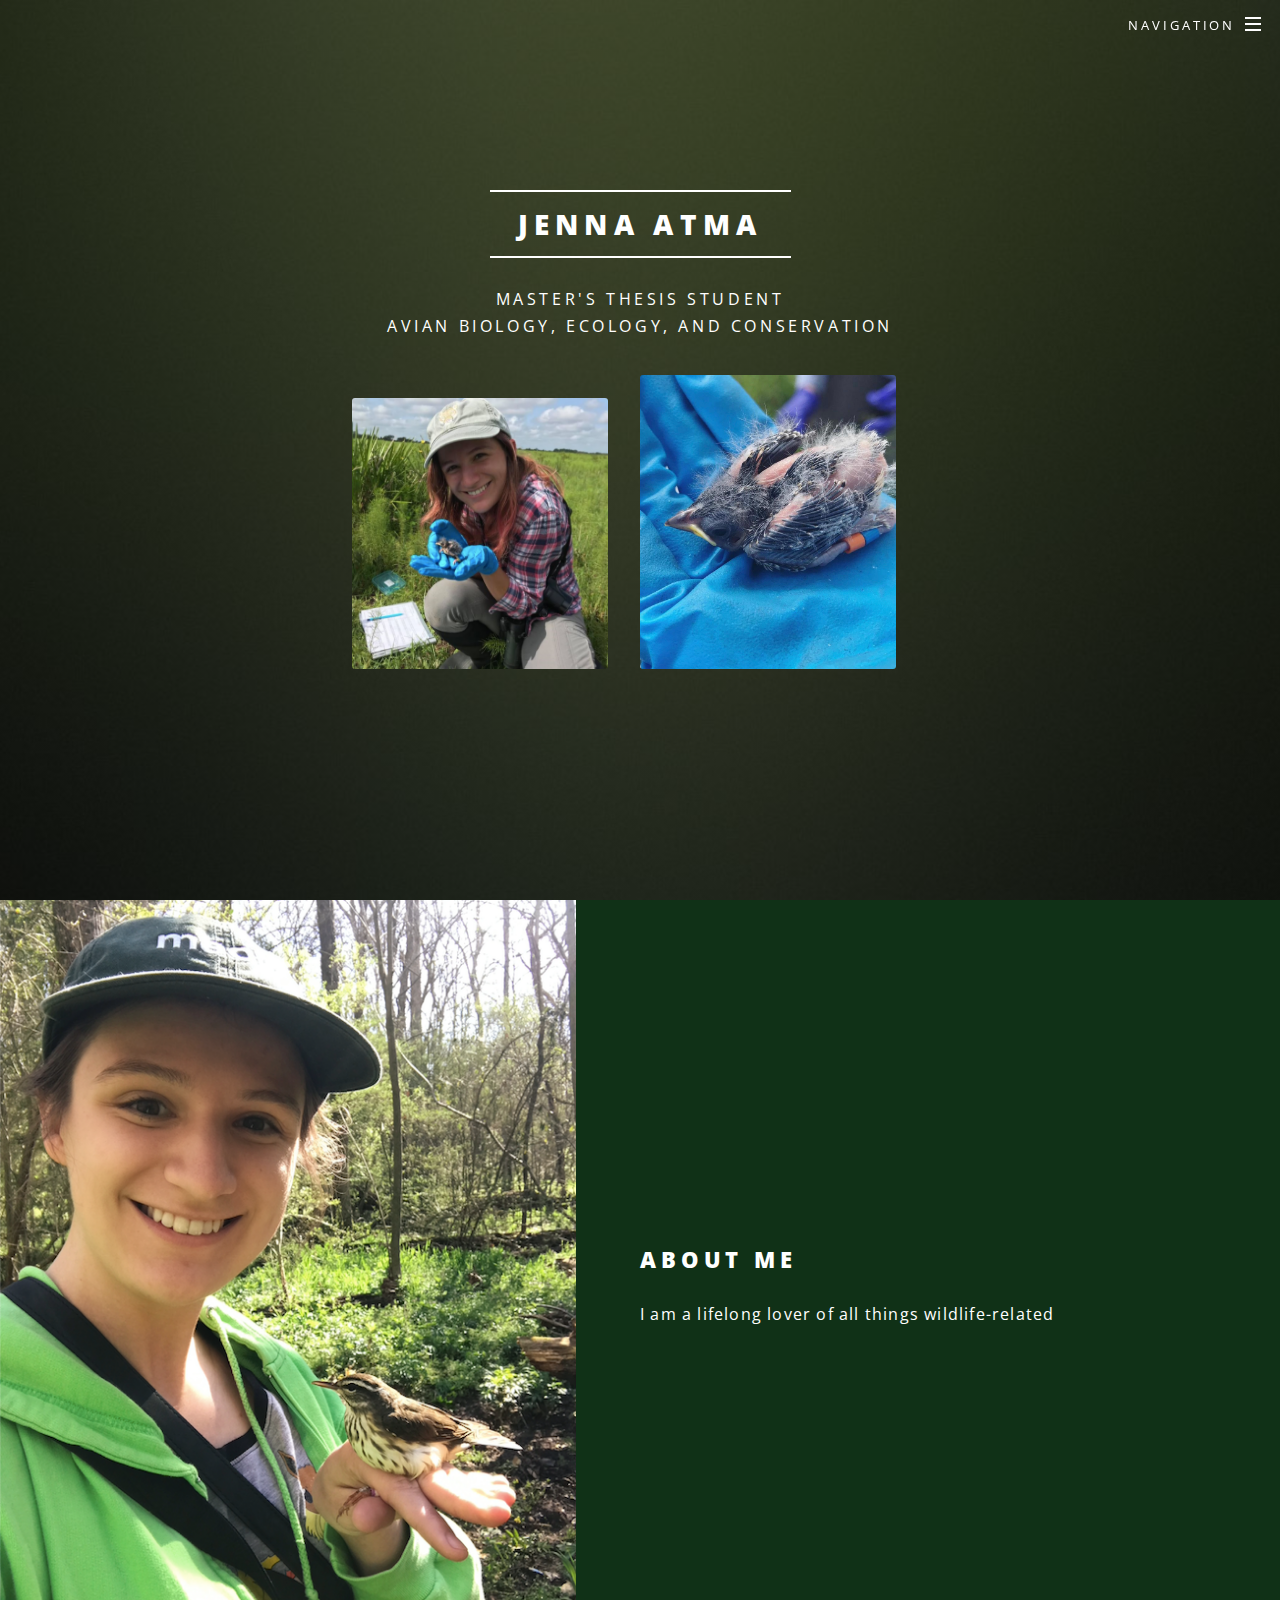
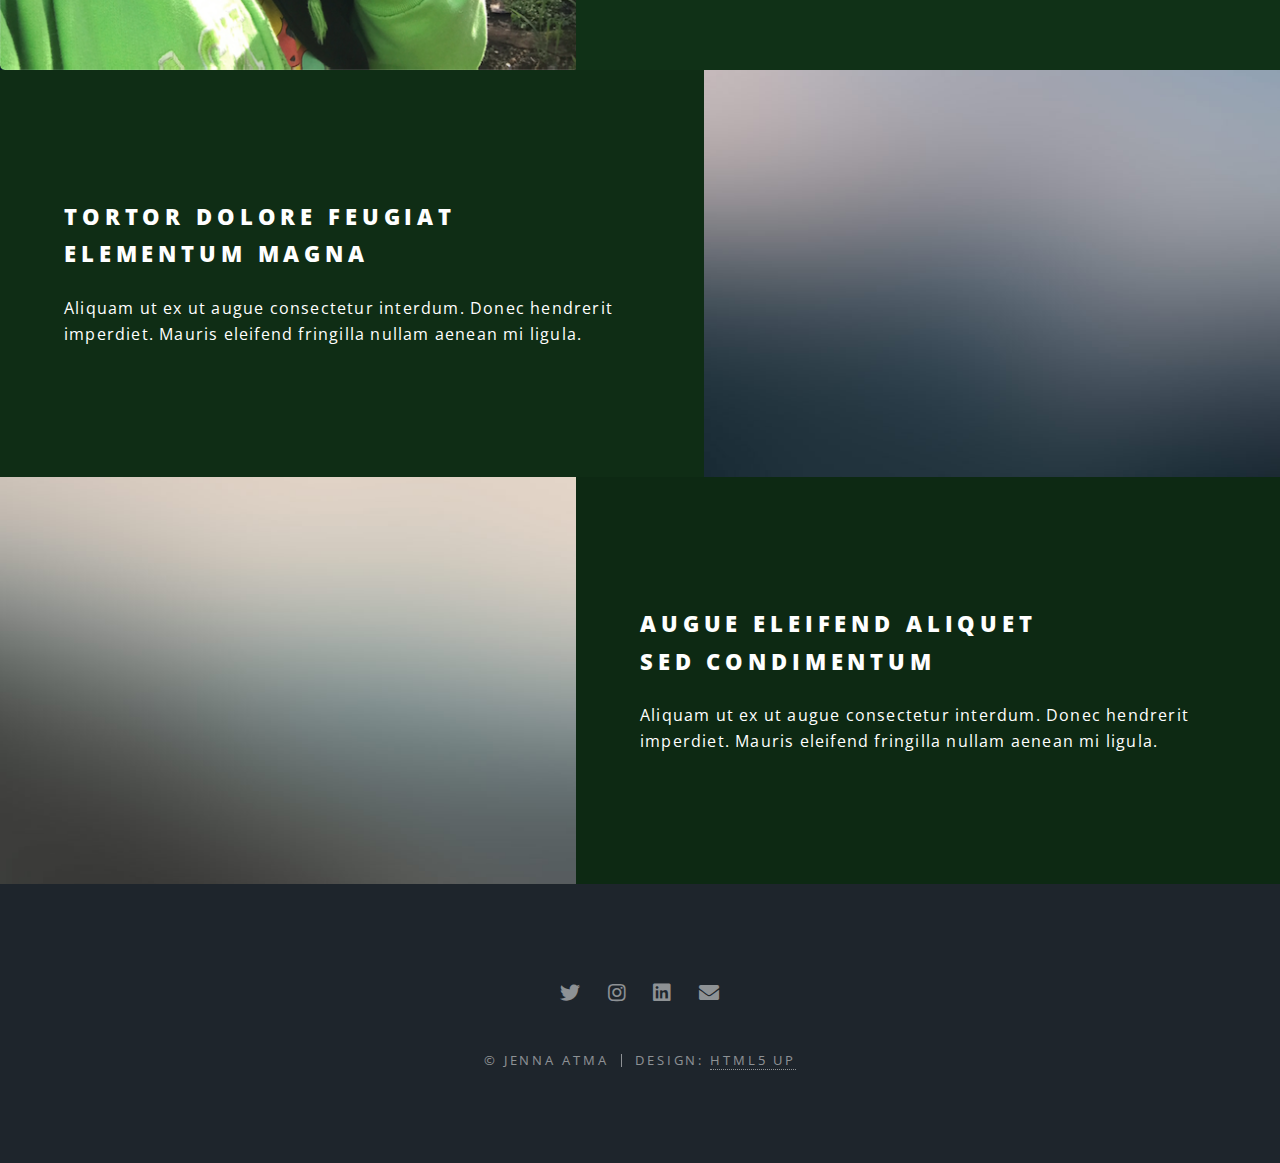
==== index.html @ ce726f8d "first commit" ====
<!DOCTYPE HTML>
<!--
	Spectral by HTML5 UP
	html5up.net | @ajlkn
	Free for personal and commercial use under the CCA 3.0 license (html5up.net/license)
	Background: #123619 (line 3697)
-->
<html>
	<head>
		<title>Spectral by HTML5 UP</title>
		<meta charset="utf-8" />
		<meta name="viewport" content="width=device-width, initial-scale=1, user-scalable=no" />
		<link rel="stylesheet" href="assets/css/main.css" />
		<noscript><link rel="stylesheet" href="assets/css/noscript.css" /></noscript>
	</head>
	<body class="landing is-preload">

		<!-- Page Wrapper -->
			<div id="page-wrapper">

				<!-- Header -->
					<header id="header" class="alt">
						<h1><a href="index.html">Jenna Atma</a></h1>
						<nav id="nav">
							<ul>
								<li class="special">
									<a href="#menu" class="menuToggle"><span>Navigation</span></a>
									<div id="menu">
										<ul>
											<li><a href="index.html">About Me</a></li>
											<li><a href="education.html">Education</a></li>
											<li><a href="work.html">Work</a></li>
											<li><a href="research.html">Research</a></li>
											<li><a href="photography.html">Photography</a></li>
											<li><a href="contact.html">Contact</a></li>
										</ul>
									</div>
								</li>
							</ul>
						</nav>
					</header>

				<!-- Banner -->
					<section id="banner">
						<div class="inner">
						  <br />
							<h2>Jenna Atma</h2>
							<p>Master's Thesis Student<br />
							Avian Biology, Ecology, and Conservation<br />
							<center><div class="image center"><img src="images/lowa2.jpg" alt="" /></div><div class="image center"><img src="images/fgsp.png" alt="" /></div><div class="image center"><img src="images/fgsp.jpg" alt="" /></div><div class="image center"><img src="images/wtsp.jpg" alt="" /></div></center></a></p>
					</section>

				<!-- Two -->
					<section id="two" class="wrapper alt style2">
						<section class="spotlight">
							<div class="image"><img src="images/selfie.png" alt="" /></div><div class="content">
								<h2>About Me</h2>
								<p>I am a lifelong lover of all things wildlife-related</p>
							</div>
						</section>
						<section class="spotlight">
							<div class="image"><img src="images/pic02.jpg" alt="" /></div><div class="content">
								<h2>Tortor dolore feugiat<br />
								elementum magna</h2>
								<p>Aliquam ut ex ut augue consectetur interdum. Donec hendrerit imperdiet. Mauris eleifend fringilla nullam aenean mi ligula.</p>
							</div>
						</section>
						<section class="spotlight">
							<div class="image"><img src="images/pic03.jpg" alt="" /></div><div class="content">
								<h2>Augue eleifend aliquet<br />
								sed condimentum</h2>
								<p>Aliquam ut ex ut augue consectetur interdum. Donec hendrerit imperdiet. Mauris eleifend fringilla nullam aenean mi ligula.</p>
							</div>
						</section>
					</section>
				<!-- Footer -->
					<footer id="footer">
						<ul class="icons">
							<li><a href="https://mobile.twitter.com/jatmasphere" class="icon brands fa-twitter"><span class="label">Twitter</span></a></li>
							<li><a href="https://www.instagram.com/birds_in_hand/" class="icon brands fa-instagram"><span class="label">Instagram</span></a></li>
							<li><a href="https://www.linkedin.com/in/jenna-atma-a93178113/" class="icon brands fa-linkedin"><span class="label">LinkedIn</span></a></li>
							<li><a href="#" class="icon solid fa-envelope"><span class="label">Email</span></a></li>
						</ul>
						<ul class="copyright">
							<li>&copy; Jenna Atma</li><li>Design: <a href="http://html5up.net">HTML5 UP</a></li>
						</ul>
					</footer>

			</div>

		<!-- Scripts -->
			<script src="assets/js/jquery.min.js"></script>
			<script src="assets/js/jquery.scrollex.min.js"></script>
			<script src="assets/js/jquery.scrolly.min.js"></script>
			<script src="assets/js/browser.min.js"></script>
			<script src="assets/js/breakpoints.min.js"></script>
			<script src="assets/js/util.js"></script>
			<script src="assets/js/main.js"></script>

	</body>
</html>
---- assets/css/main.css ----
@import url(fontawesome-all.min.css);
@import url("https://fonts.googleapis.com/css?family=Open+Sans:400,400italic,600,600italic,800,800italic");

/*
	Spectral by HTML5 UP
	html5up.net | @ajlkn
	Free for personal and commercial use under the CCA 3.0 license (html5up.net/license)
*/

html, body, div, span, applet, object,
iframe, h1, h2, h3, h4, h5, h6, p, blockquote,
pre, a, abbr, acronym, address, big, cite,
code, del, dfn, em, img, ins, kbd, q, s, samp,
small, strike, strong, sub, sup, tt, var, b,
u, i, center, dl, dt, dd, ol, ul, li, fieldset,
form, label, legend, table, caption, tbody,
tfoot, thead, tr, th, td, article, aside,
canvas, details, embed, figure, figcaption,
footer, header, hgroup, menu, nav, output, ruby,
section, summary, time, mark, audio, video {
	margin: 0;
	padding: 0;
	border: 0;
	font-size: 100%;
	font: inherit;
	vertical-align: baseline;}

article, aside, details, figcaption, figure,
footer, header, hgroup, menu, nav, section {
	display: block;}

body {
	line-height: 1;
}

ol, ul {
	list-style: none;
}

blockquote, q {
	quotes: none;
}

	blockquote:before, blockquote:after, q:before, q:after {
		content: '';
		content: none;
	}

table {
	border-collapse: collapse;
	border-spacing: 0;
}

body {
	-webkit-text-size-adjust: none;
}

mark {
	background-color: transparent;
	color: inherit;
}

input::-moz-focus-inner {
	border: 0;
	padding: 0;
}

input, select, textarea {
	-moz-appearance: none;
	-webkit-appearance: none;
	-ms-appearance: none;
	appearance: none;
}

/* Basic */

	@-ms-viewport {
		width: device-width;
	}

	html {
		box-sizing: border-box;
	}

	*, *:before, *:after {
		box-sizing: inherit;
	}

	body {
		background: #2e3842;
	}

		body.is-preload *, body.is-preload *:before, body.is-preload *:after {
			-moz-animation: none !important;
			-webkit-animation: none !important;
			-ms-animation: none !important;
			animation: none !important;
			-moz-transition: none !important;
			-webkit-transition: none !important;
			-ms-transition: none !important;
			transition: none !important;
		}

	body, input, select, textarea {
		color: #fff;
		font-family: "Open Sans", Helvetica, sans-serif;
		font-size: 15pt;
		font-weight: 400;
		letter-spacing: 0.075em;
		line-height: 1.65em;
	}

		@media screen and (max-width: 1680px) {

			body, input, select, textarea {
				font-size: 13pt;
			}

		}

		@media screen and (max-width: 1280px) {

			body, input, select, textarea {
				font-size: 12pt;
			}

		}

		@media screen and (max-width: 736px) {

			body, input, select, textarea {
				font-size: 11pt;
				letter-spacing: 0.0375em;
			}

		}

	a {
		-moz-transition: color 0.2s ease, border-bottom-color 0.2s ease;
		-webkit-transition: color 0.2s ease, border-bottom-color 0.2s ease;
		-ms-transition: color 0.2s ease, border-bottom-color 0.2s ease;
		transition: color 0.2s ease, border-bottom-color 0.2s ease;
		border-bottom: dotted 1px;
		color: inherit;
		text-decoration: none;
	}

		a:hover {
			border-bottom-color: transparent;
		}

	strong, b {
		color: #fff;
		font-weight: 600;
	}

	em, i {
		font-style: italic;
	}

	p {
		margin: 0 0 2em 0;
	}

	h1, h2, h3, h4, h5, h6 {
		color: #fff;
		font-weight: 800;
		letter-spacing: 0.225em;
		line-height: 1em;
		margin: 0 0 1em 0;
		text-transform: uppercase;
	}

		h1 a, h2 a, h3 a, h4 a, h5 a, h6 a {
			color: inherit;
			text-decoration: none;
		}

	h2 {
		font-size: 1.35em;
		line-height: 1.75em;
	}

		@media screen and (max-width: 736px) {

			h2 {
				font-size: 1.1em;
				line-height: 1.65em;
			}

		}

	h3 {
		font-size: 1.15em;
		line-height: 1.75em;
	}

		@media screen and (max-width: 736px) {

			h3 {
				font-size: 1em;
				line-height: 1.65em;
			}

		}

	h4 {
		font-size: 1em;
		line-height: 1.5em;
	}

	h5 {
		font-size: 0.8em;
		line-height: 1.5em;
	}

	h6 {
		font-size: 0.7em;
		line-height: 1.5em;
	}

	sub {
		font-size: 0.8em;
		position: relative;
		top: 0.5em;
	}

	sup {
		font-size: 0.8em;
		position: relative;
		top: -0.5em;
	}

	hr {
		border: 0;
		border-bottom: solid 2px #fff;
		margin: 3em 0;
	}

		hr.major {
			margin: 4.5em 0;
		}

	blockquote {
		border-left: solid 4px #fff;
		font-style: italic;
		margin: 0 0 2em 0;
		padding: 0.5em 0 0.5em 2em;
	}

	code {
		background: rgba(144, 144, 144, 0.25);
		border-radius: 3px;
		font-family: "Courier New", monospace;
		font-size: 0.9em;
		letter-spacing: 0;
		margin: 0 0.25em;
		padding: 0.25em 0.65em;
	}

	pre {
		-webkit-overflow-scrolling: touch;
		font-family: "Courier New", monospace;
		font-size: 0.9em;
		margin: 0 0 2em 0;
	}

		pre code {
			display: block;
			line-height: 1.75em;
			padding: 1em 1.5em;
			overflow-x: auto;
		}

	.align-left {
		text-align: left;
	}

	.align-center {
		text-align: center;
	}

	.align-right {
		text-align: right;
	}

/* Row */

	.row {
		display: flex;
		flex-wrap: wrap;
		box-sizing: border-box;
		align-items: stretch;
	}

		.row > * {
			box-sizing: border-box;
		}

		.row.gtr-uniform > * > :last-child {
			margin-bottom: 0;
		}

		.row.aln-left {
			justify-content: flex-start;
		}

		.row.aln-center {
			justify-content: center;
		}

		.row.aln-right {
			justify-content: flex-end;
		}

		.row.aln-top {
			align-items: flex-start;
		}

		.row.aln-middle {
			align-items: center;
		}

		.row.aln-bottom {
			align-items: flex-end;
		}

		.row > .imp {
			order: -1;
		}

		.row > .col-1 {
			width: 8.33333%;
		}

		.row > .off-1 {
			margin-left: 8.33333%;
		}

		.row > .col-2 {
			width: 16.66667%;
		}

		.row > .off-2 {
			margin-left: 16.66667%;
		}

		.row > .col-3 {
			width: 25%;
		}

		.row > .off-3 {
			margin-left: 25%;
		}

		.row > .col-4 {
			width: 33.33333%;
		}

		.row > .off-4 {
			margin-left: 33.33333%;
		}

		.row > .col-5 {
			width: 41.66667%;
		}

		.row > .off-5 {
			margin-left: 41.66667%;
		}

		.row > .col-6 {
			width: 50%;
		}

		.row > .off-6 {
			margin-left: 50%;
		}

		.row > .col-7 {
			width: 58.33333%;
		}

		.row > .off-7 {
			margin-left: 58.33333%;
		}

		.row > .col-8 {
			width: 66.66667%;
		}

		.row > .off-8 {
			margin-left: 66.66667%;
		}

		.row > .col-9 {
			width: 75%;
		}

		.row > .off-9 {
			margin-left: 75%;
		}

		.row > .col-10 {
			width: 83.33333%;
		}

		.row > .off-10 {
			margin-left: 83.33333%;
		}

		.row > .col-11 {
			width: 91.66667%;
		}

		.row > .off-11 {
			margin-left: 91.66667%;
		}

		.row > .col-12 {
			width: 100%;
		}

		.row > .off-12 {
			margin-left: 100%;
		}

		.row.gtr-0 {
			margin-top: 0;
			margin-left: 0em;
		}

			.row.gtr-0 > * {
				padding: 0 0 0 0em;
			}

			.row.gtr-0.gtr-uniform {
				margin-top: 0em;
			}

				.row.gtr-0.gtr-uniform > * {
					padding-top: 0em;
				}

		.row.gtr-25 {
			margin-top: 0;
			margin-left: -0.375em;
		}

			.row.gtr-25 > * {
				padding: 0 0 0 0.375em;
			}

			.row.gtr-25.gtr-uniform {
				margin-top: -0.375em;
			}

				.row.gtr-25.gtr-uniform > * {
					padding-top: 0.375em;
				}

		.row.gtr-50 {
			margin-top: 0;
			margin-left: -0.75em;
		}

			.row.gtr-50 > * {
				padding: 0 0 0 0.75em;
			}

			.row.gtr-50.gtr-uniform {
				margin-top: -0.75em;
			}

				.row.gtr-50.gtr-uniform > * {
					padding-top: 0.75em;
				}

		.row {
			margin-top: 0;
			margin-left: -1.5em;
		}

			.row > * {
				padding: 0 0 0 1.5em;
			}

			.row.gtr-uniform {
				margin-top: -1.5em;
			}

				.row.gtr-uniform > * {
					padding-top: 1.5em;
				}

		.row.gtr-150 {
			margin-top: 0;
			margin-left: -2.25em;
		}

			.row.gtr-150 > * {
				padding: 0 0 0 2.25em;
			}

			.row.gtr-150.gtr-uniform {
				margin-top: -2.25em;
			}

				.row.gtr-150.gtr-uniform > * {
					padding-top: 2.25em;
				}

		.row.gtr-200 {
			margin-top: 0;
			margin-left: -3em;
		}

			.row.gtr-200 > * {
				padding: 0 0 0 3em;
			}

			.row.gtr-200.gtr-uniform {
				margin-top: -3em;
			}

				.row.gtr-200.gtr-uniform > * {
					padding-top: 3em;
				}

		@media screen and (max-width: 1680px) {

			.row {
				display: flex;
				flex-wrap: wrap;
				box-sizing: border-box;
				align-items: stretch;
			}

				.row > * {
					box-sizing: border-box;
				}

				.row.gtr-uniform > * > :last-child {
					margin-bottom: 0;
				}

				.row.aln-left {
					justify-content: flex-start;
				}

				.row.aln-center {
					justify-content: center;
				}

				.row.aln-right {
					justify-content: flex-end;
				}

				.row.aln-top {
					align-items: flex-start;
				}

				.row.aln-middle {
					align-items: center;
				}

				.row.aln-bottom {
					align-items: flex-end;
				}

				.row > .imp-xlarge {
					order: -1;
				}

				.row > .col-1-xlarge {
					width: 8.33333%;
				}

				.row > .off-1-xlarge {
					margin-left: 8.33333%;
				}

				.row > .col-2-xlarge {
					width: 16.66667%;
				}

				.row > .off-2-xlarge {
					margin-left: 16.66667%;
				}

				.row > .col-3-xlarge {
					width: 25%;
				}

				.row > .off-3-xlarge {
					margin-left: 25%;
				}

				.row > .col-4-xlarge {
					width: 33.33333%;
				}

				.row > .off-4-xlarge {
					margin-left: 33.33333%;
				}

				.row > .col-5-xlarge {
					width: 41.66667%;
				}

				.row > .off-5-xlarge {
					margin-left: 41.66667%;
				}

				.row > .col-6-xlarge {
					width: 50%;
				}

				.row > .off-6-xlarge {
					margin-left: 50%;
				}

				.row > .col-7-xlarge {
					width: 58.33333%;
				}

				.row > .off-7-xlarge {
					margin-left: 58.33333%;
				}

				.row > .col-8-xlarge {
					width: 66.66667%;
				}

				.row > .off-8-xlarge {
					margin-left: 66.66667%;
				}

				.row > .col-9-xlarge {
					width: 75%;
				}

				.row > .off-9-xlarge {
					margin-left: 75%;
				}

				.row > .col-10-xlarge {
					width: 83.33333%;
				}

				.row > .off-10-xlarge {
					margin-left: 83.33333%;
				}

				.row > .col-11-xlarge {
					width: 91.66667%;
				}

				.row > .off-11-xlarge {
					margin-left: 91.66667%;
				}

				.row > .col-12-xlarge {
					width: 100%;
				}

				.row > .off-12-xlarge {
					margin-left: 100%;
				}

				.row.gtr-0 {
					margin-top: 0;
					margin-left: 0em;
				}

					.row.gtr-0 > * {
						padding: 0 0 0 0em;
					}

					.row.gtr-0.gtr-uniform {
						margin-top: 0em;
					}

						.row.gtr-0.gtr-uniform > * {
							padding-top: 0em;
						}

				.row.gtr-25 {
					margin-top: 0;
					margin-left: -0.375em;
				}

					.row.gtr-25 > * {
						padding: 0 0 0 0.375em;
					}

					.row.gtr-25.gtr-uniform {
						margin-top: -0.375em;
					}

						.row.gtr-25.gtr-uniform > * {
							padding-top: 0.375em;
						}

				.row.gtr-50 {
					margin-top: 0;
					margin-left: -0.75em;
				}

					.row.gtr-50 > * {
						padding: 0 0 0 0.75em;
					}

					.row.gtr-50.gtr-uniform {
						margin-top: -0.75em;
					}

						.row.gtr-50.gtr-uniform > * {
							padding-top: 0.75em;
						}

				.row {
					margin-top: 0;
					margin-left: -1.5em;
				}

					.row > * {
						padding: 0 0 0 1.5em;
					}

					.row.gtr-uniform {
						margin-top: -1.5em;
					}

						.row.gtr-uniform > * {
							padding-top: 1.5em;
						}

				.row.gtr-150 {
					margin-top: 0;
					margin-left: -2.25em;
				}

					.row.gtr-150 > * {
						padding: 0 0 0 2.25em;
					}

					.row.gtr-150.gtr-uniform {
						margin-top: -2.25em;
					}

						.row.gtr-150.gtr-uniform > * {
							padding-top: 2.25em;
						}

				.row.gtr-200 {
					margin-top: 0;
					margin-left: -3em;
				}

					.row.gtr-200 > * {
						padding: 0 0 0 3em;
					}

					.row.gtr-200.gtr-uniform {
						margin-top: -3em;
					}

						.row.gtr-200.gtr-uniform > * {
							padding-top: 3em;
						}

		}

		@media screen and (max-width: 1280px) {

			.row {
				display: flex;
				flex-wrap: wrap;
				box-sizing: border-box;
				align-items: stretch;
			}

				.row > * {
					box-sizing: border-box;
				}

				.row.gtr-uniform > * > :last-child {
					margin-bottom: 0;
				}

				.row.aln-left {
					justify-content: flex-start;
				}

				.row.aln-center {
					justify-content: center;
				}

				.row.aln-right {
					justify-content: flex-end;
				}

				.row.aln-top {
					align-items: flex-start;
				}

				.row.aln-middle {
					align-items: center;
				}

				.row.aln-bottom {
					align-items: flex-end;
				}

				.row > .imp-large {
					order: -1;
				}

				.row > .col-1-large {
					width: 8.33333%;
				}

				.row > .off-1-large {
					margin-left: 8.33333%;
				}

				.row > .col-2-large {
					width: 16.66667%;
				}

				.row > .off-2-large {
					margin-left: 16.66667%;
				}

				.row > .col-3-large {
					width: 25%;
				}

				.row > .off-3-large {
					margin-left: 25%;
				}

				.row > .col-4-large {
					width: 33.33333%;
				}

				.row > .off-4-large {
					margin-left: 33.33333%;
				}

				.row > .col-5-large {
					width: 41.66667%;
				}

				.row > .off-5-large {
					margin-left: 41.66667%;
				}

				.row > .col-6-large {
					width: 50%;
				}

				.row > .off-6-large {
					margin-left: 50%;
				}

				.row > .col-7-large {
					width: 58.33333%;
				}

				.row > .off-7-large {
					margin-left: 58.33333%;
				}

				.row > .col-8-large {
					width: 66.66667%;
				}

				.row > .off-8-large {
					margin-left: 66.66667%;
				}

				.row > .col-9-large {
					width: 75%;
				}

				.row > .off-9-large {
					margin-left: 75%;
				}

				.row > .col-10-large {
					width: 83.33333%;
				}

				.row > .off-10-large {
					margin-left: 83.33333%;
				}

				.row > .col-11-large {
					width: 91.66667%;
				}

				.row > .off-11-large {
					margin-left: 91.66667%;
				}

				.row > .col-12-large {
					width: 100%;
				}

				.row > .off-12-large {
					margin-left: 100%;
				}

				.row.gtr-0 {
					margin-top: 0;
					margin-left: 0em;
				}

					.row.gtr-0 > * {
						padding: 0 0 0 0em;
					}

					.row.gtr-0.gtr-uniform {
						margin-top: 0em;
					}

						.row.gtr-0.gtr-uniform > * {
							padding-top: 0em;
						}

				.row.gtr-25 {
					margin-top: 0;
					margin-left: -0.375em;
				}

					.row.gtr-25 > * {
						padding: 0 0 0 0.375em;
					}

					.row.gtr-25.gtr-uniform {
						margin-top: -0.375em;
					}

						.row.gtr-25.gtr-uniform > * {
							padding-top: 0.375em;
						}

				.row.gtr-50 {
					margin-top: 0;
					margin-left: -0.75em;
				}

					.row.gtr-50 > * {
						padding: 0 0 0 0.75em;
					}

					.row.gtr-50.gtr-uniform {
						margin-top: -0.75em;
					}

						.row.gtr-50.gtr-uniform > * {
							padding-top: 0.75em;
						}

				.row {
					margin-top: 0;
					margin-left: -1.5em;
				}

					.row > * {
						padding: 0 0 0 1.5em;
					}

					.row.gtr-uniform {
						margin-top: -1.5em;
					}

						.row.gtr-uniform > * {
							padding-top: 1.5em;
						}

				.row.gtr-150 {
					margin-top: 0;
					margin-left: -2.25em;
				}

					.row.gtr-150 > * {
						padding: 0 0 0 2.25em;
					}

					.row.gtr-150.gtr-uniform {
						margin-top: -2.25em;
					}

						.row.gtr-150.gtr-uniform > * {
							padding-top: 2.25em;
						}

				.row.gtr-200 {
					margin-top: 0;
					margin-left: -3em;
				}

					.row.gtr-200 > * {
						padding: 0 0 0 3em;
					}

					.row.gtr-200.gtr-uniform {
						margin-top: -3em;
					}

						.row.gtr-200.gtr-uniform > * {
							padding-top: 3em;
						}

		}

		@media screen and (max-width: 980px) {

			.row {
				display: flex;
				flex-wrap: wrap;
				box-sizing: border-box;
				align-items: stretch;
			}

				.row > * {
					box-sizing: border-box;
				}

				.row.gtr-uniform > * > :last-child {
					margin-bottom: 0;
				}

				.row.aln-left {
					justify-content: flex-start;
				}

				.row.aln-center {
					justify-content: center;
				}

				.row.aln-right {
					justify-content: flex-end;
				}

				.row.aln-top {
					align-items: flex-start;
				}

				.row.aln-middle {
					align-items: center;
				}

				.row.aln-bottom {
					align-items: flex-end;
				}

				.row > .imp-medium {
					order: -1;
				}

				.row > .col-1-medium {
					width: 8.33333%;
				}

				.row > .off-1-medium {
					margin-left: 8.33333%;
				}

				.row > .col-2-medium {
					width: 16.66667%;
				}

				.row > .off-2-medium {
					margin-left: 16.66667%;
				}

				.row > .col-3-medium {
					width: 25%;
				}

				.row > .off-3-medium {
					margin-left: 25%;
				}

				.row > .col-4-medium {
					width: 33.33333%;
				}

				.row > .off-4-medium {
					margin-left: 33.33333%;
				}

				.row > .col-5-medium {
					width: 41.66667%;
				}

				.row > .off-5-medium {
					margin-left: 41.66667%;
				}

				.row > .col-6-medium {
					width: 50%;
				}

				.row > .off-6-medium {
					margin-left: 50%;
				}

				.row > .col-7-medium {
					width: 58.33333%;
				}

				.row > .off-7-medium {
					margin-left: 58.33333%;
				}

				.row > .col-8-medium {
					width: 66.66667%;
				}

				.row > .off-8-medium {
					margin-left: 66.66667%;
				}

				.row > .col-9-medium {
					width: 75%;
				}

				.row > .off-9-medium {
					margin-left: 75%;
				}

				.row > .col-10-medium {
					width: 83.33333%;
				}

				.row > .off-10-medium {
					margin-left: 83.33333%;
				}

				.row > .col-11-medium {
					width: 91.66667%;
				}

				.row > .off-11-medium {
					margin-left: 91.66667%;
				}

				.row > .col-12-medium {
					width: 100%;
				}

				.row > .off-12-medium {
					margin-left: 100%;
				}

				.row.gtr-0 {
					margin-top: 0;
					margin-left: 0em;
				}

					.row.gtr-0 > * {
						padding: 0 0 0 0em;
					}

					.row.gtr-0.gtr-uniform {
						margin-top: 0em;
					}

						.row.gtr-0.gtr-uniform > * {
							padding-top: 0em;
						}

				.row.gtr-25 {
					margin-top: 0;
					margin-left: -0.375em;
				}

					.row.gtr-25 > * {
						padding: 0 0 0 0.375em;
					}

					.row.gtr-25.gtr-uniform {
						margin-top: -0.375em;
					}

						.row.gtr-25.gtr-uniform > * {
							padding-top: 0.375em;
						}

				.row.gtr-50 {
					margin-top: 0;
					margin-left: -0.75em;
				}

					.row.gtr-50 > * {
						padding: 0 0 0 0.75em;
					}

					.row.gtr-50.gtr-uniform {
						margin-top: -0.75em;
					}

						.row.gtr-50.gtr-uniform > * {
							padding-top: 0.75em;
						}

				.row {
					margin-top: 0;
					margin-left: -1.5em;
				}

					.row > * {
						padding: 0 0 0 1.5em;
					}

					.row.gtr-uniform {
						margin-top: -1.5em;
					}

						.row.gtr-uniform > * {
							padding-top: 1.5em;
						}

				.row.gtr-150 {
					margin-top: 0;
					margin-left: -2.25em;
				}

					.row.gtr-150 > * {
						padding: 0 0 0 2.25em;
					}

					.row.gtr-150.gtr-uniform {
						margin-top: -2.25em;
					}

						.row.gtr-150.gtr-uniform > * {
							padding-top: 2.25em;
						}

				.row.gtr-200 {
					margin-top: 0;
					margin-left: -3em;
				}

					.row.gtr-200 > * {
						padding: 0 0 0 3em;
					}

					.row.gtr-200.gtr-uniform {
						margin-top: -3em;
					}

						.row.gtr-200.gtr-uniform > * {
							padding-top: 3em;
						}

		}

		@media screen and (max-width: 736px) {

			.row {
				display: flex;
				flex-wrap: wrap;
				box-sizing: border-box;
				align-items: stretch;
			}

				.row > * {
					box-sizing: border-box;
				}

				.row.gtr-uniform > * > :last-child {
					margin-bottom: 0;
				}

				.row.aln-left {
					justify-content: flex-start;
				}

				.row.aln-center {
					justify-content: center;
				}

				.row.aln-right {
					justify-content: flex-end;
				}

				.row.aln-top {
					align-items: flex-start;
				}

				.row.aln-middle {
					align-items: center;
				}

				.row.aln-bottom {
					align-items: flex-end;
				}

				.row > .imp-small {
					order: -1;
				}

				.row > .col-1-small {
					width: 8.33333%;
				}

				.row > .off-1-small {
					margin-left: 8.33333%;
				}

				.row > .col-2-small {
					width: 16.66667%;
				}

				.row > .off-2-small {
					margin-left: 16.66667%;
				}

				.row > .col-3-small {
					width: 25%;
				}

				.row > .off-3-small {
					margin-left: 25%;
				}

				.row > .col-4-small {
					width: 33.33333%;
				}

				.row > .off-4-small {
					margin-left: 33.33333%;
				}

				.row > .col-5-small {
					width: 41.66667%;
				}

				.row > .off-5-small {
					margin-left: 41.66667%;
				}

				.row > .col-6-small {
					width: 50%;
				}

				.row > .off-6-small {
					margin-left: 50%;
				}

				.row > .col-7-small {
					width: 58.33333%;
				}

				.row > .off-7-small {
					margin-left: 58.33333%;
				}

				.row > .col-8-small {
					width: 66.66667%;
				}

				.row > .off-8-small {
					margin-left: 66.66667%;
				}

				.row > .col-9-small {
					width: 75%;
				}

				.row > .off-9-small {
					margin-left: 75%;
				}

				.row > .col-10-small {
					width: 83.33333%;
				}

				.row > .off-10-small {
					margin-left: 83.33333%;
				}

				.row > .col-11-small {
					width: 91.66667%;
				}

				.row > .off-11-small {
					margin-left: 91.66667%;
				}

				.row > .col-12-small {
					width: 100%;
				}

				.row > .off-12-small {
					margin-left: 100%;
				}

				.row.gtr-0 {
					margin-top: 0;
					margin-left: 0em;
				}

					.row.gtr-0 > * {
						padding: 0 0 0 0em;
					}

					.row.gtr-0.gtr-uniform {
						margin-top: 0em;
					}

						.row.gtr-0.gtr-uniform > * {
							padding-top: 0em;
						}

				.row.gtr-25 {
					margin-top: 0;
					margin-left: -0.375em;
				}

					.row.gtr-25 > * {
						padding: 0 0 0 0.375em;
					}

					.row.gtr-25.gtr-uniform {
						margin-top: -0.375em;
					}

						.row.gtr-25.gtr-uniform > * {
							padding-top: 0.375em;
						}

				.row.gtr-50 {
					margin-top: 0;
					margin-left: -0.75em;
				}

					.row.gtr-50 > * {
						padding: 0 0 0 0.75em;
					}

					.row.gtr-50.gtr-uniform {
						margin-top: -0.75em;
					}

						.row.gtr-50.gtr-uniform > * {
							padding-top: 0.75em;
						}

				.row {
					margin-top: 0;
					margin-left: -1.5em;
				}

					.row > * {
						padding: 0 0 0 1.5em;
					}

					.row.gtr-uniform {
						margin-top: -1.5em;
					}

						.row.gtr-uniform > * {
							padding-top: 1.5em;
						}

				.row.gtr-150 {
					margin-top: 0;
					margin-left: -2.25em;
				}

					.row.gtr-150 > * {
						padding: 0 0 0 2.25em;
					}

					.row.gtr-150.gtr-uniform {
						margin-top: -2.25em;
					}

						.row.gtr-150.gtr-uniform > * {
							padding-top: 2.25em;
						}

				.row.gtr-200 {
					margin-top: 0;
					margin-left: -3em;
				}

					.row.gtr-200 > * {
						padding: 0 0 0 3em;
					}

					.row.gtr-200.gtr-uniform {
						margin-top: -3em;
					}

						.row.gtr-200.gtr-uniform > * {
							padding-top: 3em;
						}

		}

		@media screen and (max-width: 480px) {

			.row {
				display: flex;
				flex-wrap: wrap;
				box-sizing: border-box;
				align-items: stretch;
			}

				.row > * {
					box-sizing: border-box;
				}

				.row.gtr-uniform > * > :last-child {
					margin-bottom: 0;
				}

				.row.aln-left {
					justify-content: flex-start;
				}

				.row.aln-center {
					justify-content: center;
				}

				.row.aln-right {
					justify-content: flex-end;
				}

				.row.aln-top {
					align-items: flex-start;
				}

				.row.aln-middle {
					align-items: center;
				}

				.row.aln-bottom {
					align-items: flex-end;
				}

				.row > .imp-xsmall {
					order: -1;
				}

				.row > .col-1-xsmall {
					width: 8.33333%;
				}

				.row > .off-1-xsmall {
					margin-left: 8.33333%;
				}

				.row > .col-2-xsmall {
					width: 16.66667%;
				}

				.row > .off-2-xsmall {
					margin-left: 16.66667%;
				}

				.row > .col-3-xsmall {
					width: 25%;
				}

				.row > .off-3-xsmall {
					margin-left: 25%;
				}

				.row > .col-4-xsmall {
					width: 33.33333%;
				}

				.row > .off-4-xsmall {
					margin-left: 33.33333%;
				}

				.row > .col-5-xsmall {
					width: 41.66667%;
				}

				.row > .off-5-xsmall {
					margin-left: 41.66667%;
				}

				.row > .col-6-xsmall {
					width: 50%;
				}

				.row > .off-6-xsmall {
					margin-left: 50%;
				}

				.row > .col-7-xsmall {
					width: 58.33333%;
				}

				.row > .off-7-xsmall {
					margin-left: 58.33333%;
				}

				.row > .col-8-xsmall {
					width: 66.66667%;
				}

				.row > .off-8-xsmall {
					margin-left: 66.66667%;
				}

				.row > .col-9-xsmall {
					width: 75%;
				}

				.row > .off-9-xsmall {
					margin-left: 75%;
				}

				.row > .col-10-xsmall {
					width: 83.33333%;
				}

				.row > .off-10-xsmall {
					margin-left: 83.33333%;
				}

				.row > .col-11-xsmall {
					width: 91.66667%;
				}

				.row > .off-11-xsmall {
					margin-left: 91.66667%;
				}

				.row > .col-12-xsmall {
					width: 100%;
				}

				.row > .off-12-xsmall {
					margin-left: 100%;
				}

				.row.gtr-0 {
					margin-top: 0;
					margin-left: 0em;
				}

					.row.gtr-0 > * {
						padding: 0 0 0 0em;
					}

					.row.gtr-0.gtr-uniform {
						margin-top: 0em;
					}

						.row.gtr-0.gtr-uniform > * {
							padding-top: 0em;
						}

				.row.gtr-25 {
					margin-top: 0;
					margin-left: -0.375em;
				}

					.row.gtr-25 > * {
						padding: 0 0 0 0.375em;
					}

					.row.gtr-25.gtr-uniform {
						margin-top: -0.375em;
					}

						.row.gtr-25.gtr-uniform > * {
							padding-top: 0.375em;
						}

				.row.gtr-50 {
					margin-top: 0;
					margin-left: -0.75em;
				}

					.row.gtr-50 > * {
						padding: 0 0 0 0.75em;
					}

					.row.gtr-50.gtr-uniform {
						margin-top: -0.75em;
					}

						.row.gtr-50.gtr-uniform > * {
							padding-top: 0.75em;
						}

				.row {
					margin-top: 0;
					margin-left: -1.5em;
				}

					.row > * {
						padding: 0 0 0 1.5em;
					}

					.row.gtr-uniform {
						margin-top: -1.5em;
					}

						.row.gtr-uniform > * {
							padding-top: 1.5em;
						}

				.row.gtr-150 {
					margin-top: 0;
					margin-left: -2.25em;
				}

					.row.gtr-150 > * {
						padding: 0 0 0 2.25em;
					}

					.row.gtr-150.gtr-uniform {
						margin-top: -2.25em;
					}

						.row.gtr-150.gtr-uniform > * {
							padding-top: 2.25em;
						}

				.row.gtr-200 {
					margin-top: 0;
					margin-left: -3em;
				}

					.row.gtr-200 > * {
						padding: 0 0 0 3em;
					}

					.row.gtr-200.gtr-uniform {
						margin-top: -3em;
					}

						.row.gtr-200.gtr-uniform > * {
							padding-top: 3em;
						}

		}

/* Section/Article */

	section.special, article.special {
		text-align: center;
	}

	header p {
		color: rgba(255, 255, 255, 0.5);
		position: relative;
		top: -0.25em;
	}

	header h3 + p {
		font-size: 1.1em;
	}

	header h4 + p,
	header h5 + p,
	header h6 + p {
		font-size: 0.9em;
	}

	header.major {
		margin: 0 0 3.5em 0;
	}

		header.major h2, header.major h3, header.major h4, header.major h5, header.major h6 {
			border-bottom: solid 2px #fff;
			display: inline-block;
			padding-bottom: 1em;
			position: relative;
		}

			header.major h2:after, header.major h3:after, header.major h4:after, header.major h5:after, header.major h6:after {
				content: '';
				display: block;
				height: 1px;
			}

		header.major p {
			color: #fff;
			top: 0;
		}

		@media screen and (max-width: 736px) {

			header.major {
				margin: 0 0 2em 0;
			}

		}

	@media screen and (max-width: 980px) {

		header br {
			display: none;
		}

	}

/* Form */

	form {
		margin: 0 0 2em 0;
	}

	label {
		color: #fff;
		display: block;
		font-size: 0.9em;
		font-weight: 600;
		margin: 0 0 1em 0;
	}

	input[type="text"],
	input[type="password"],
	input[type="email"],
	select,
	textarea {
		-moz-appearance: none;
		-webkit-appearance: none;
		-ms-appearance: none;
		appearance: none;
		background-color: rgba(144, 144, 144, 0.25);
		border-radius: 3px;
		border: none;
		color: inherit;
		display: block;
		outline: 0;
		padding: 0 1em;
		text-decoration: none;
		width: 100%;
	}

		input[type="text"]:invalid,
		input[type="password"]:invalid,
		input[type="email"]:invalid,
		select:invalid,
		textarea:invalid {
			box-shadow: none;
		}

		input[type="text"]:focus,
		input[type="password"]:focus,
		input[type="email"]:focus,
		select:focus,
		textarea:focus {
			box-shadow: 0 0 0 2px #21b2a6;
		}

	select {
		background-size: 1.25em;
		background-repeat: no-repeat;
		background-position: calc(100% - 1em) center;
		height: 2.75em;
		padding-right: 2.75em;
		text-overflow: ellipsis;
	}

		select:focus::-ms-value {
			background-color: transparent;
		}

		select::-ms-expand {
			display: none;
		}

	input[type="text"],
	input[type="password"],
	input[type="email"],
	select {
		height: 2.75em;
	}

	textarea {
		padding: 0.75em 1em;
	}

	input[type="checkbox"],
	input[type="radio"] {
		-moz-appearance: none;
		-webkit-appearance: none;
		-ms-appearance: none;
		appearance: none;
		display: block;
		float: left;
		margin-right: -2em;
		opacity: 0;
		width: 1em;
		z-index: -1;
	}

		input[type="checkbox"] + label,
		input[type="radio"] + label {
			text-decoration: none;
			color: #fff;
			cursor: pointer;
			display: inline-block;
			font-size: 1em;
			font-weight: 400;
			padding-left: 2.4em;
			padding-right: 0.75em;
			position: relative;
		}

			input[type="checkbox"] + label:before,
			input[type="radio"] + label:before {
				-moz-osx-font-smoothing: grayscale;
				-webkit-font-smoothing: antialiased;
				display: inline-block;
				font-style: normal;
				font-variant: normal;
				text-rendering: auto;
				line-height: 1;
				text-transform: none !important;
				font-family: 'Font Awesome 5 Free';
				font-weight: 900;
			}

			input[type="checkbox"] + label:before,
			input[type="radio"] + label:before {
				background: rgba(144, 144, 144, 0.25);
				border-radius: 3px;
				content: '';
				display: inline-block;
				font-size: 0.8em;
				height: 2.0625em;
				left: 0;
				line-height: 2.0625em;
				position: absolute;
				text-align: center;
				top: 0;
				width: 2.0625em;
			}

		input[type="checkbox"]:checked + label:before,
		input[type="radio"]:checked + label:before {
			background: #2e3842;
			color: #fff;
			content: '\f00c';
		}

		input[type="checkbox"]:focus + label:before,
		input[type="radio"]:focus + label:before {
			box-shadow: 0 0 0 2px #21b2a6;
		}

	input[type="checkbox"] + label:before {
		border-radius: 3px;
	}

	input[type="radio"] + label:before {
		border-radius: 100%;
	}

	::-webkit-input-placeholder {
		color: rgba(255, 255, 255, 0.5) !important;
		opacity: 1.0;
	}

	:-moz-placeholder {
		color: rgba(255, 255, 255, 0.5) !important;
		opacity: 1.0;
	}

	::-moz-placeholder {
		color: rgba(255, 255, 255, 0.5) !important;
		opacity: 1.0;
	}

	:-ms-input-placeholder {
		color: rgba(255, 255, 255, 0.5) !important;
		opacity: 1.0;
	}

/* Box */

	.box {
		border-radius: 3px;
		border: solid 2px #fff;
		margin-bottom: 2em;
		padding: 1.5em;
	}

		.box > :last-child,
		.box > :last-child > :last-child,
		.box > :last-child > :last-child > :last-child {
			margin-bottom: 0;
		}

		.box.alt {
			border: 0;
			border-radius: 0;
			padding: 0;
		}

/* Icon */

	.icon {
		text-decoration: none;
		border-bottom: none;
		position: relative;
	}

		.icon:before {
			-moz-osx-font-smoothing: grayscale;
			-webkit-font-smoothing: antialiased;
			display: inline-block;
			font-style: normal;
			font-variant: normal;
			text-rendering: auto;
			line-height: 1;
			text-transform: none !important;
			font-family: 'Font Awesome 5 Free';
			font-weight: 400;
		}

		.icon > .label {
			display: none;
		}

		.icon:before {
			line-height: inherit;
		}

		.icon.solid:before {
			font-weight: 900;
		}

		.icon.brands:before {
			font-family: 'Font Awesome 5 Brands';
		}

		.icon.major {
			-moz-transform: rotate(-45deg);
			-webkit-transform: rotate(-45deg);
			-ms-transform: rotate(-45deg);
			transform: rotate(-45deg);
			border-radius: 3px;
			border: solid 2px #fff;
			display: inline-block;
			font-size: 1.35em;
			height: calc(3em + 2px);
			line-height: 3em;
			text-align: center;
			width: calc(3em + 2px);
		}

			.icon.major:before {
				-moz-transform: rotate(45deg);
				-webkit-transform: rotate(45deg);
				-ms-transform: rotate(45deg);
				transform: rotate(45deg);
				display: inline-block;
				font-size: 1.5em;
			}

			@media screen and (max-width: 736px) {

				.icon.major {
					font-size: 1em;
				}

			}

		.icon.style1 {
			color: #00ffcc;
		}

		.icon.style2 {
			color: #00f0ff;
		}

		.icon.style3 {
			color: #76ddff;
		}

/* Image */

	.image {
		border-radius: 3px;
		border: 0;
		display: inline-block;
		position: relative;
	}

		.image img {
			border-radius: 3px;
			display: block;
		}

		.image.left {
			float: left;
			margin: 0 2em 2em 0;
			top: 0.25em;
		}
		
		.image.center {
			float: center;
			margin: 0 2em 2em 0;
			top: 0.25em;
		}

		.image.right {
			float: right;
			margin: 0 0 2em 2em;
			top: 0.25em;
		}

		.image.left, .image.right {
			max-width: 40%;
		}
		
		.image.center {
			max-width: 20%;
		}
			.image.left img, .image.center img, .image.right img {
				width: 100%;
			}

		.image.fit {
			display: block;
			margin: 0 0 2em 0;
			width: 100%;
		}

			.image.fit img {
				width: 100%;
			}

/* List */

	ol {
		list-style: decimal;
		margin: 0 0 2em 0;
		padding-left: 1.25em;
	}

		ol li {
			padding-left: 0.25em;
		}

	ul {
		list-style: disc;
		margin: 0 0 2em 0;
		padding-left: 1em;
	}

		ul li {
			padding-left: 0.5em;
		}

		ul.alt {
			list-style: none;
			padding-left: 0;
		}

			ul.alt li {
				border-top: solid 1px #fff;
				padding: 0.5em 0;
			}

				ul.alt li:first-child {
					border-top: 0;
					padding-top: 0;
				}

	dl {
		margin: 0 0 2em 0;
	}

/* Actions */

	ul.actions {
		display: -moz-flex;
		display: -webkit-flex;
		display: -ms-flex;
		display: flex;
		cursor: default;
		list-style: none;
		margin-left: -1em;
		padding-left: 0;
	}

		ul.actions li {
			padding: 0 0 0 1em;
			vertical-align: middle;
		}

		ul.actions.special {
			-moz-justify-content: center;
			-webkit-justify-content: center;
			-ms-justify-content: center;
			justify-content: center;
			width: 100%;
			margin-left: 0;
		}

			ul.actions.special li:first-child {
				padding-left: 0;
			}

		ul.actions.stacked {
			-moz-flex-direction: column;
			-webkit-flex-direction: column;
			-ms-flex-direction: column;
			flex-direction: column;
			margin-left: 0;
		}

			ul.actions.stacked li {
				padding: 1em 0 0 0;
			}

				ul.actions.stacked li:first-child {
					padding-top: 0;
				}

		ul.actions.fit {
			width: calc(100% + 1em);
		}

			ul.actions.fit li {
				-moz-flex-grow: 1;
				-webkit-flex-grow: 1;
				-ms-flex-grow: 1;
				flex-grow: 1;
				-moz-flex-shrink: 1;
				-webkit-flex-shrink: 1;
				-ms-flex-shrink: 1;
				flex-shrink: 1;
				width: 100%;
			}

				ul.actions.fit li > * {
					width: 100%;
				}

			ul.actions.fit.stacked {
				width: 100%;
			}

		@media screen and (max-width: 480px) {

			ul.actions:not(.fixed) {
				-moz-flex-direction: column;
				-webkit-flex-direction: column;
				-ms-flex-direction: column;
				flex-direction: column;
				margin-left: 0;
				width: 100% !important;
			}

				ul.actions:not(.fixed) li {
					-moz-flex-grow: 1;
					-webkit-flex-grow: 1;
					-ms-flex-grow: 1;
					flex-grow: 1;
					-moz-flex-shrink: 1;
					-webkit-flex-shrink: 1;
					-ms-flex-shrink: 1;
					flex-shrink: 1;
					padding: 1em 0 0 0;
					text-align: center;
					width: 100%;
				}

					ul.actions:not(.fixed) li > * {
						width: 100%;
					}

					ul.actions:not(.fixed) li:first-child {
						padding-top: 0;
					}

					ul.actions:not(.fixed) li input[type="submit"],
					ul.actions:not(.fixed) li input[type="reset"],
					ul.actions:not(.fixed) li input[type="button"],
					ul.actions:not(.fixed) li button,
					ul.actions:not(.fixed) li .button {
						width: 100%;
					}

						ul.actions:not(.fixed) li input[type="submit"].icon:before,
						ul.actions:not(.fixed) li input[type="reset"].icon:before,
						ul.actions:not(.fixed) li input[type="button"].icon:before,
						ul.actions:not(.fixed) li button.icon:before,
						ul.actions:not(.fixed) li .button.icon:before {
							margin-left: -0.5em;
						}

		}

/* Icons */

	ul.icons {
		cursor: default;
		list-style: none;
		padding-left: 0;
	}

		ul.icons li {
			display: inline-block;
			padding: 0 1em 0 0;
		}

			ul.icons li:last-child {
				padding-right: 0 !important;
			}

		ul.icons.major {
			padding: 1em 0;
		}

			ul.icons.major li {
				padding-right: 3.5em;
			}

				@media screen and (max-width: 736px) {

					ul.icons.major li {
						padding: 0 1em !important;
					}

				}

/* Table */

	.table-wrapper {
		-webkit-overflow-scrolling: touch;
		overflow-x: auto;
	}

	table {
		margin: 0 0 2em 0;
		width: 100%;
	}

		table tbody tr {
			border: solid 1px #fff;
			border-left: 0;
			border-right: 0;
		}

			table tbody tr:nth-child(2n + 1) {
				background-color: rgba(144, 144, 144, 0.25);
			}

		table td {
			padding: 0.75em 0.75em;
		}

		table th {
			color: #fff;
			font-size: 0.9em;
			font-weight: 600;
			padding: 0 0.75em 0.75em 0.75em;
			text-align: left;
		}

		table thead {
			border-bottom: solid 2px #fff;
		}

		table tfoot {
			border-top: solid 2px #fff;
		}

		table.alt {
			border-collapse: separate;
		}

			table.alt tbody tr td {
				border: solid 1px #fff;
				border-left-width: 0;
				border-top-width: 0;
			}

				table.alt tbody tr td:first-child {
					border-left-width: 1px;
				}

			table.alt tbody tr:first-child td {
				border-top-width: 1px;
			}

			table.alt thead {
				border-bottom: 0;
			}

			table.alt tfoot {
				border-top: 0;
			}

/* Button */

	input[type="submit"],
	input[type="reset"],
	input[type="button"],
	button,
	.button {
		-moz-appearance: none;
		-webkit-appearance: none;
		-ms-appearance: none;
		appearance: none;
		-moz-transition: background-color 0.2s ease-in-out, color 0.2s ease-in-out;
		-webkit-transition: background-color 0.2s ease-in-out, color 0.2s ease-in-out;
		-ms-transition: background-color 0.2s ease-in-out, color 0.2s ease-in-out;
		transition: background-color 0.2s ease-in-out, color 0.2s ease-in-out;
		background-color: transparent;
		border-radius: 3px;
		border: 0;
		box-shadow: inset 0 0 0 2px #fff;
		color: #fff;
		cursor: pointer;
		display: inline-block;
		font-size: 0.8em;
		font-weight: 600;
		height: 3.125em;
		letter-spacing: 0.225em;
		line-height: 3.125em;
		max-width: 30em;
		padding: 0 2.75em;
		text-align: center;
		text-decoration: none;
		text-transform: uppercase;
		white-space: nowrap;
		overflow: hidden;
		text-overflow: ellipsis;
	}

		input[type="submit"]:hover,
		input[type="reset"]:hover,
		input[type="button"]:hover,
		button:hover,
		.button:hover {
			background-color: rgba(144, 144, 144, 0.25);
		}

		input[type="submit"]:active,
		input[type="reset"]:active,
		input[type="button"]:active,
		button:active,
		.button:active {
			background-color: rgba(144, 144, 144, 0.5);
		}

		input[type="submit"].icon:before,
		input[type="reset"].icon:before,
		input[type="button"].icon:before,
		button.icon:before,
		.button.icon:before {
			margin-right: 0.5em;
		}

		input[type="submit"].fit,
		input[type="reset"].fit,
		input[type="button"].fit,
		button.fit,
		.button.fit {
			width: 100%;
		}

		input[type="submit"].small,
		input[type="reset"].small,
		input[type="button"].small,
		button.small,
		.button.small {
			font-size: 0.8em;
		}

		input[type="submit"].large,
		input[type="reset"].large,
		input[type="button"].large,
		button.large,
		.button.large {
			font-size: 1.35em;
		}

		input[type="submit"].primary,
		input[type="reset"].primary,
		input[type="button"].primary,
		button.primary,
		.button.primary {
			background-color: #ed4933;
			box-shadow: none !important;
			color: #ffffff !important;
		}

			input[type="submit"].primary:hover,
			input[type="reset"].primary:hover,
			input[type="button"].primary:hover,
			button.primary:hover,
			.button.primary:hover {
				background-color: #ef5e4a !important;
			}

			input[type="submit"].primary:active,
			input[type="reset"].primary:active,
			input[type="button"].primary:active,
			button.primary:active,
			.button.primary:active {
				background-color: #eb341c !important;
			}

		input[type="submit"].disabled, input[type="submit"]:disabled,
		input[type="reset"].disabled,
		input[type="reset"]:disabled,
		input[type="button"].disabled,
		input[type="button"]:disabled,
		button.disabled,
		button:disabled,
		.button.disabled,
		.button:disabled {
			pointer-events: none;
			opacity: 0.25;
		}

		@media screen and (max-width: 736px) {

			input[type="submit"],
			input[type="reset"],
			input[type="button"],
			button,
			.button {
				height: 3.75em;
				line-height: 3.75em;
			}

		}

/* Features */

	.features {
		display: -moz-flex;
		display: -webkit-flex;
		display: -ms-flex;
		display: flex;
		-moz-flex-wrap: wrap;
		-webkit-flex-wrap: wrap;
		-ms-flex-wrap: wrap;
		flex-wrap: wrap;
		-moz-justify-content: center;
		-webkit-justify-content: center;
		-ms-justify-content: center;
		justify-content: center;
		list-style: none;
		padding: 0;
		width: 100%;
	}

		.features li {
			padding: 4em 4em 2em 6em ;
			display: block;
			position: relative;
			text-align: left;
			width: 50%;
		}

			.features li:nth-child(1) {
				background-color: rgba(0, 0, 0, 0.035);
			}

			.features li:nth-child(2) {
				background-color: rgba(0, 0, 0, 0.07);
			}

			.features li:nth-child(3) {
				background-color: rgba(0, 0, 0, 0.105);
			}

			.features li:nth-child(4) {
				background-color: rgba(0, 0, 0, 0.14);
			}

			.features li:nth-child(5) {
				background-color: rgba(0, 0, 0, 0.175);
			}

			.features li:nth-child(6) {
				background-color: rgba(0, 0, 0, 0.21);
			}

			.features li:nth-child(7) {
				background-color: rgba(0, 0, 0, 0.245);
			}

			.features li:nth-child(8) {
				background-color: rgba(0, 0, 0, 0.28);
			}

			.features li:nth-child(9) {
				background-color: rgba(0, 0, 0, 0.315);
			}

			.features li:nth-child(10) {
				background-color: rgba(0, 0, 0, 0.35);
			}

			.features li:before {
				display: block;
				color: #00ffcc;
				position: absolute;
				left: 1.75em;
				top: 2.75em;
				font-size: 1.5em;
			}

			.features li:nth-child(1) {
				border-top-left-radius: 3px;
			}

			.features li:nth-child(2) {
				border-top-right-radius: 3px;
			}

			.features li:nth-last-child(1) {
				border-bottom-right-radius: 3px;
			}

			.features li:nth-last-child(2) {
				border-bottom-left-radius: 3px;
			}

			@media screen and (max-width: 980px) {

				.features li {
					padding: 3em 2em 1em 2em ;
					text-align: center;
				}

					.features li:before {
						left: 0;
						margin: 0 0 1em 0;
						position: relative;
						top: 0;
					}

			}

			@media screen and (max-width: 736px) {

				.features li {
					padding: 3em 0 1em 0 ;
					background-color: transparent !important;
					border-top: solid 2px #fff;
					width: 100%;
				}

					.features li:first-child {
						border-top: 0;
					}

			}

/* Spotlight */

	.spotlight {
		-moz-align-items: center;
		-webkit-align-items: center;
		-ms-align-items: center;
		align-items: center;
		display: -moz-flex;
		display: -webkit-flex;
		display: -ms-flex;
		display: flex;
	}

		.spotlight .image {
			-moz-order: 1;
			-webkit-order: 1;
			-ms-order: 1;
			order: 1;
			border-radius: 0;
			width: 40%;
		}

			.spotlight .image img {
				border-radius: 0;
				width: 100%;
			}

		.spotlight .content {
			padding: 2em 4em 0.1em 4em ;
			-moz-order: 2;
			-webkit-order: 2;
			-ms-order: 2;
			order: 2;
			max-width: 48em;
			width: 60%;
		}

		.spotlight:nth-child(2n) {
			-moz-flex-direction: row-reverse;
			-webkit-flex-direction: row-reverse;
			-ms-flex-direction: row-reverse;
			flex-direction: row-reverse;
		}

		.spotlight:nth-child(1) {
			background-color: rgba(0, 0, 0, 0.075);
		}

		.spotlight:nth-child(2) {
			background-color: rgba(0, 0, 0, 0.15);
		}

		.spotlight:nth-child(3) {
			background-color: rgba(0, 0, 0, 0.225);
		}

		.spotlight:nth-child(4) {
			background-color: rgba(0, 0, 0, 0.3);
		}

		.spotlight:nth-child(5) {
			background-color: rgba(0, 0, 0, 0.375);
		}

		.spotlight:nth-child(6) {
			background-color: rgba(0, 0, 0, 0.45);
		}

		.spotlight:nth-child(7) {
			background-color: rgba(0, 0, 0, 0.525);
		}

		.spotlight:nth-child(8) {
			background-color: rgba(0, 0, 0, 0.6);
		}

		.spotlight:nth-child(9) {
			background-color: rgba(0, 0, 0, 0.675);
		}

		.spotlight:nth-child(10) {
			background-color: rgba(0, 0, 0, 0.75);
		}

		@media screen and (max-width: 1280px) {

			.spotlight .image {
				width: 45%;
			}

			.spotlight .content {
				width: 55%;
			}

		}

		@media screen and (max-width: 980px) {

			.spotlight {
				display: block;
			}

				.spotlight br {
					display: none;
				}

				.spotlight .image {
					width: 100%;
				}

				.spotlight .content {
					padding: 4em 3em 2em 3em ;
					max-width: none;
					text-align: center;
					width: 100%;
				}

		}

		@media screen and (max-width: 736px) {

			.spotlight .content {
				padding: 3em 2em 1em 2em ;
			}

		}

/* Wrapper */

	.wrapper {
		padding: 6em 0 4em 0 ;
	}

		.wrapper > .inner {
			width: 60em;
			margin: 0 auto;
		}

			@media screen and (max-width: 1280px) {

				.wrapper > .inner {
					width: 90%;
				}

			}

			@media screen and (max-width: 980px) {

				.wrapper > .inner {
					width: 100%;
				}

			}

		.wrapper.alt {
			padding: 0;
		}

		.wrapper.style1 {
			background-color: #21b2a6;
			color: #c8ece9;
		}

			.wrapper.style1 strong, .wrapper.style1 b {
				color: #ffffff;
			}

			.wrapper.style1 h2, .wrapper.style1 h3, .wrapper.style1 h4, .wrapper.style1 h5, .wrapper.style1 h6 {
				color: #ffffff;
			}

			.wrapper.style1 hr {
				border-color: rgba(0, 0, 0, 0.125);
			}

			.wrapper.style1 blockquote {
				border-color: rgba(0, 0, 0, 0.125);
			}

			.wrapper.style1 code {
				background: rgba(255, 255, 255, 0.075);
			}

			.wrapper.style1 header p {
				color: #a6e0db;
			}

			.wrapper.style1 header.major h2, .wrapper.style1 header.major h3, .wrapper.style1 header.major h4, .wrapper.style1 header.major h5, .wrapper.style1 header.major h6 {
				border-color: rgba(0, 0, 0, 0.125);
			}

			.wrapper.style1 header.major p {
				color: #c8ece9;
			}

			.wrapper.style1 label {
				color: #ffffff;
			}

			.wrapper.style1 input[type="text"],
			.wrapper.style1 input[type="password"],
			.wrapper.style1 input[type="email"],
			.wrapper.style1 select,
			.wrapper.style1 textarea {
				background-color: rgba(255, 255, 255, 0.075);
			}

			.wrapper.style1 select {
				background-image: url("data:image/svg+xml;charset=utf8,%3Csvg xmlns='http://www.w3.org/2000/svg' width='40' height='40' preserveAspectRatio='none' viewBox='0 0 40 40'%3E%3Cpath d='M9.4,12.3l10.4,10.4l10.4-10.4c0.2-0.2,0.5-0.4,0.9-0.4c0.3,0,0.6,0.1,0.9,0.4l3.3,3.3c0.2,0.2,0.4,0.5,0.4,0.9 c0,0.4-0.1,0.6-0.4,0.9L20.7,31.9c-0.2,0.2-0.5,0.4-0.9,0.4c-0.3,0-0.6-0.1-0.9-0.4L4.3,17.3c-0.2-0.2-0.4-0.5-0.4-0.9 c0-0.4,0.1-0.6,0.4-0.9l3.3-3.3c0.2-0.2,0.5-0.4,0.9-0.4S9.1,12.1,9.4,12.3z' fill='rgba(0, 0, 0, 0.125)' /%3E%3C/svg%3E");
			}

				.wrapper.style1 select option {
					color: #ffffff;
					background: #21b2a6;
				}

			.wrapper.style1 input[type="checkbox"] + label,
			.wrapper.style1 input[type="radio"] + label {
				color: #c8ece9;
			}

				.wrapper.style1 input[type="checkbox"] + label:before,
				.wrapper.style1 input[type="radio"] + label:before {
					background: rgba(255, 255, 255, 0.075);
				}

			.wrapper.style1 input[type="checkbox"]:checked + label:before,
			.wrapper.style1 input[type="radio"]:checked + label:before {
				background: #f9faf1;
				color: #21b2a6;
			}

			.wrapper.style1 ::-webkit-input-placeholder {
				color: #a6e0db !important;
			}

			.wrapper.style1 :-moz-placeholder {
				color: #a6e0db !important;
			}

			.wrapper.style1 ::-moz-placeholder {
				color: #a6e0db !important;
			}

			.wrapper.style1 :-ms-input-placeholder {
				color: #a6e0db !important;
			}

			.wrapper.style1 .formerize-placeholder {
				color: #a6e0db !important;
			}

			.wrapper.style1 .icon.major {
				border-color: rgba(0, 0, 0, 0.125);
			}

			.wrapper.style1 ul.alt li {
				border-color: rgba(0, 0, 0, 0.125);
			}

			.wrapper.style1 table tbody tr {
				border-color: rgba(0, 0, 0, 0.125);
			}

				.wrapper.style1 table tbody tr:nth-child(2n + 1) {
					background-color: rgba(255, 255, 255, 0.075);
				}

			.wrapper.style1 table th {
				color: #ffffff;
			}

			.wrapper.style1 table thead {
				border-color: rgba(0, 0, 0, 0.125);
			}

			.wrapper.style1 table tfoot {
				border-color: rgba(0, 0, 0, 0.125);
			}

			.wrapper.style1 table.alt tbody tr td {
				border-color: rgba(0, 0, 0, 0.125);
			}

			.wrapper.style1 input[type="submit"],
			.wrapper.style1 input[type="reset"],
			.wrapper.style1 input[type="button"],
			.wrapper.style1 button,
			.wrapper.style1 .button {
				box-shadow: inset 0 0 0 2px rgba(0, 0, 0, 0.125);
				color: #ffffff;
			}

				.wrapper.style1 input[type="submit"]:hover,
				.wrapper.style1 input[type="reset"]:hover,
				.wrapper.style1 input[type="button"]:hover,
				.wrapper.style1 button:hover,
				.wrapper.style1 .button:hover {
					background-color: rgba(255, 255, 255, 0.075);
				}

				.wrapper.style1 input[type="submit"]:active,
				.wrapper.style1 input[type="reset"]:active,
				.wrapper.style1 input[type="button"]:active,
				.wrapper.style1 button:active,
				.wrapper.style1 .button:active {
					background-color: rgba(255, 255, 255, 0.2);
				}

			@media screen and (max-width: 736px) {

				.wrapper.style1 .features li {
					border-top-color: rgba(0, 0, 0, 0.125);
				}

			}

		.wrapper.style2 {
			background-color: #123619;
		}

		.wrapper.style3 {
			background-color: #123619;
			color: #123619;
		}

			.wrapper.style3 strong, .wrapper.style3 b {
				color: #ffffff;
			}

			.wrapper.style3 h2, .wrapper.style3 h3, .wrapper.style3 h4, .wrapper.style3 h5, .wrapper.style3 h6 {
				color: #ffffff;
			}

			.wrapper.style3 hr {
				border-color: rgba(0, 0, 0, 0.125);
			}

			.wrapper.style3 blockquote {
				border-color: rgba(0, 0, 0, 0.125);
			}

			.wrapper.style3 code {
				background: rgba(255, 255, 255, 0.075);
			}

			.wrapper.style3 header p {
				color: #123619;
			}

			.wrapper.style3 header.major h2, .wrapper.style3 header.major h3, .wrapper.style3 header.major h4, .wrapper.style3 header.major h5, .wrapper.style3 header.major h6 {
				border-color: rgba(0, 0, 0, 0.125);
			}

			.wrapper.style3 header.major p {
				color: #123619;
			}

			.wrapper.style3 label {
				color: #ffffff;
			}

			.wrapper.style3 input[type="text"],
			.wrapper.style3 input[type="password"],
			.wrapper.style3 input[type="email"],
			.wrapper.style3 select,
			.wrapper.style3 textarea {
				background-color: rgba(255, 255, 255, 0.075);
			}

			.wrapper.style3 select {
				background-image: url("data:image/svg+xml;charset=utf8,%3Csvg xmlns='http://www.w3.org/2000/svg' width='40' height='40' preserveAspectRatio='none' viewBox='0 0 40 40'%3E%3Cpath d='M9.4,12.3l10.4,10.4l10.4-10.4c0.2-0.2,0.5-0.4,0.9-0.4c0.3,0,0.6,0.1,0.9,0.4l3.3,3.3c0.2,0.2,0.4,0.5,0.4,0.9 c0,0.4-0.1,0.6-0.4,0.9L20.7,31.9c-0.2,0.2-0.5,0.4-0.9,0.4c-0.3,0-0.6-0.1-0.9-0.4L4.3,17.3c-0.2-0.2-0.4-0.5-0.4-0.9 c0-0.4,0.1-0.6,0.4-0.9l3.3-3.3c0.2-0.2,0.5-0.4,0.9-0.4S9.1,12.1,9.4,12.3z' fill='rgba(0, 0, 0, 0.125)' /%3E%3C/svg%3E");
			}

				.wrapper.style3 select option {
					color: #ffffff;
					background: #505393;
				}

			.wrapper.style3 input[type="checkbox"] + label,
			.wrapper.style3 input[type="radio"] + label {
				color: #d3d4e4;
			}

				.wrapper.style3 input[type="checkbox"] + label:before,
				.wrapper.style3 input[type="radio"] + label:before {
					background: rgba(255, 255, 255, 0.075);
				}

			.wrapper.style3 input[type="checkbox"]:checked + label:before,
			.wrapper.style3 input[type="radio"]:checked + label:before {
				background: #ffffff;
				color: #505393;
			}

			.wrapper.style3 ::-webkit-input-placeholder {
				color: #b9bad4 !important;
			}

			.wrapper.style3 :-moz-placeholder {
				color: #b9bad4 !important;
			}

			.wrapper.style3 ::-moz-placeholder {
				color: #b9bad4 !important;
			}

			.wrapper.style3 :-ms-input-placeholder {
				color: #b9bad4 !important;
			}

			.wrapper.style3 .formerize-placeholder {
				color: #b9bad4 !important;
			}

			.wrapper.style3 .icon.major {
				border-color: rgba(0, 0, 0, 0.125);
			}

			.wrapper.style3 ul.alt li {
				border-color: rgba(0, 0, 0, 0.125);
			}

			.wrapper.style3 table tbody tr {
				border-color: rgba(0, 0, 0, 0.125);
			}

				.wrapper.style3 table tbody tr:nth-child(2n + 1) {
					background-color: rgba(255, 255, 255, 0.075);
				}

			.wrapper.style3 table th {
				color: #ffffff;
			}

			.wrapper.style3 table thead {
				border-color: rgba(0, 0, 0, 0.125);
			}

			.wrapper.style3 table tfoot {
				border-color: rgba(0, 0, 0, 0.125);
			}

			.wrapper.style3 table.alt tbody tr td {
				border-color: rgba(0, 0, 0, 0.125);
			}

			.wrapper.style3 input[type="submit"],
			.wrapper.style3 input[type="reset"],
			.wrapper.style3 input[type="button"],
			.wrapper.style3 button,
			.wrapper.style3 .button {
				box-shadow: inset 0 0 0 2px rgba(0, 0, 0, 0.125);
				color: #ffffff;
			}

				.wrapper.style3 input[type="submit"]:hover,
				.wrapper.style3 input[type="reset"]:hover,
				.wrapper.style3 input[type="button"]:hover,
				.wrapper.style3 button:hover,
				.wrapper.style3 .button:hover {
					background-color: rgba(255, 255, 255, 0.075);
				}

				.wrapper.style3 input[type="submit"]:active,
				.wrapper.style3 input[type="reset"]:active,
				.wrapper.style3 input[type="button"]:active,
				.wrapper.style3 button:active,
				.wrapper.style3 .button:active {
					background-color: rgba(255, 255, 255, 0.2);
				}

			@media screen and (max-width: 736px) {

				.wrapper.style3 .features li {
					border-top-color: rgba(0, 0, 0, 0.125);
				}

			}

		.wrapper.style4 {
			background-color: transparent;
		}

		.wrapper.style5 {
			background-color: #ffffff;
			color: #4E4852;
		}

			.wrapper.style5 strong, .wrapper.style5 b {
				color: #2E3842;
			}

			.wrapper.style5 h2, .wrapper.style5 h3, .wrapper.style5 h4, .wrapper.style5 h5, .wrapper.style5 h6 {
				color: #2E3842;
			}

			.wrapper.style5 hr {
				border-color: #dfdfdf;
			}

			.wrapper.style5 blockquote {
				border-color: #dfdfdf;
			}

			.wrapper.style5 code {
				background: rgba(0, 0, 0, 0.0375);
			}

			.wrapper.style5 header p {
				color: #8E8892;
			}

			.wrapper.style5 header.major h2, .wrapper.style5 header.major h3, .wrapper.style5 header.major h4, .wrapper.style5 header.major h5, .wrapper.style5 header.major h6 {
				border-color: #dfdfdf;
			}

			.wrapper.style5 header.major p {
				color: #4E4852;
			}

			.wrapper.style5 label {
				color: #2E3842;
			}

			.wrapper.style5 input[type="text"],
			.wrapper.style5 input[type="password"],
			.wrapper.style5 input[type="email"],
			.wrapper.style5 select,
			.wrapper.style5 textarea {
				background-color: rgba(0, 0, 0, 0.0375);
			}

			.wrapper.style5 select {
				background-image: url("data:image/svg+xml;charset=utf8,%3Csvg xmlns='http://www.w3.org/2000/svg' width='40' height='40' preserveAspectRatio='none' viewBox='0 0 40 40'%3E%3Cpath d='M9.4,12.3l10.4,10.4l10.4-10.4c0.2-0.2,0.5-0.4,0.9-0.4c0.3,0,0.6,0.1,0.9,0.4l3.3,3.3c0.2,0.2,0.4,0.5,0.4,0.9 c0,0.4-0.1,0.6-0.4,0.9L20.7,31.9c-0.2,0.2-0.5,0.4-0.9,0.4c-0.3,0-0.6-0.1-0.9-0.4L4.3,17.3c-0.2-0.2-0.4-0.5-0.4-0.9 c0-0.4,0.1-0.6,0.4-0.9l3.3-3.3c0.2-0.2,0.5-0.4,0.9-0.4S9.1,12.1,9.4,12.3z' fill='%23dfdfdf' /%3E%3C/svg%3E");
			}

				.wrapper.style5 select option {
					color: #2E3842;
					background: #ffffff;
				}

			.wrapper.style5 input[type="checkbox"] + label,
			.wrapper.style5 input[type="radio"] + label {
				color: #4E4852;
			}

				.wrapper.style5 input[type="checkbox"] + label:before,
				.wrapper.style5 input[type="radio"] + label:before {
					background: rgba(0, 0, 0, 0.0375);
				}

			.wrapper.style5 input[type="checkbox"]:checked + label:before,
			.wrapper.style5 input[type="radio"]:checked + label:before {
				background: #2E3842;
				color: #ffffff;
			}

			.wrapper.style5 ::-webkit-input-placeholder {
				color: #8E8892 !important;
			}

			.wrapper.style5 :-moz-placeholder {
				color: #8E8892 !important;
			}

			.wrapper.style5 ::-moz-placeholder {
				color: #8E8892 !important;
			}

			.wrapper.style5 :-ms-input-placeholder {
				color: #8E8892 !important;
			}

			.wrapper.style5 .formerize-placeholder {
				color: #8E8892 !important;
			}

			.wrapper.style5 .icon.major {
				border-color: #dfdfdf;
			}

			.wrapper.style5 ul.alt li {
				border-color: #dfdfdf;
			}

			.wrapper.style5 table tbody tr {
				border-color: #dfdfdf;
			}

				.wrapper.style5 table tbody tr:nth-child(2n + 1) {
					background-color: rgba(0, 0, 0, 0.0375);
				}

			.wrapper.style5 table th {
				color: #2E3842;
			}

			.wrapper.style5 table thead {
				border-color: #dfdfdf;
			}

			.wrapper.style5 table tfoot {
				border-color: #dfdfdf;
			}

			.wrapper.style5 table.alt tbody tr td {
				border-color: #dfdfdf;
			}

			.wrapper.style5 input[type="submit"],
			.wrapper.style5 input[type="reset"],
			.wrapper.style5 input[type="button"],
			.wrapper.style5 button,
			.wrapper.style5 .button {
				box-shadow: inset 0 0 0 2px #dfdfdf;
				color: #2E3842;
			}

				.wrapper.style5 input[type="submit"]:hover,
				.wrapper.style5 input[type="reset"]:hover,
				.wrapper.style5 input[type="button"]:hover,
				.wrapper.style5 button:hover,
				.wrapper.style5 .button:hover {
					background-color: rgba(0, 0, 0, 0.0375);
				}

				.wrapper.style5 input[type="submit"]:active,
				.wrapper.style5 input[type="reset"]:active,
				.wrapper.style5 input[type="button"]:active,
				.wrapper.style5 button:active,
				.wrapper.style5 .button:active {
					background-color: rgba(0, 0, 0, 0.1);
				}

			@media screen and (max-width: 736px) {

				.wrapper.style5 .features li {
					border-top-color: #dfdfdf;
				}

			}

		@media screen and (max-width: 980px) {

			.wrapper {
				padding: 4em 3em 2em 3em ;
			}

		}

		@media screen and (max-width: 736px) {

			.wrapper {
				padding: 3em 2em 1em 2em ;
			}

		}

/* Page Wrapper + Menu */

	#page-wrapper {
		-moz-transition: opacity 0.5s ease;
		-webkit-transition: opacity 0.5s ease;
		-ms-transition: opacity 0.5s ease;
		transition: opacity 0.5s ease;
		opacity: 1;
		padding-top: 3em;
	}

		#page-wrapper:before {
			background: rgba(0, 0, 0, 0);
			content: '';
			display: block;
			display: none;
			height: 100%;
			left: 0;
			position: fixed;
			top: 0;
			width: 100%;
			z-index: 10001;
		}

	#menu {
		-moz-transform: translateX(20em);
		-webkit-transform: translateX(20em);
		-ms-transform: translateX(20em);
		transform: translateX(20em);
		-moz-transition: -moz-transform 0.5s ease;
		-webkit-transition: -webkit-transform 0.5s ease;
		-ms-transition: -ms-transform 0.5s ease;
		transition: transform 0.5s ease;
		-webkit-overflow-scrolling: touch;
		background: #015b11;
		color: #ffffff;
		height: 100%;
		max-width: 80%;
		overflow-y: auto;
		padding: 3em 2em;
		position: fixed;
		right: 0;
		top: 0;
		width: 20em;
		z-index: 10002;
	}

		#menu ul {
			list-style: none;
			padding: 0;
		}

			#menu ul > li {
				border-top: solid 1px rgba(0, 0, 0, 0.125);
				margin: 0.5em 0 0 0;
				padding: 0.5em 0 0 0;
			}

				#menu ul > li:first-child {
					border-top: 0 !important;
					margin-top: 0 !important;
					padding-top: 0 !important;
				}

				#menu ul > li > a {
					border: 0;
					color: inherit;
					display: block;
					font-size: 0.8em;
					letter-spacing: 0.225em;
					outline: 0;
					text-decoration: none;
					text-transform: uppercase;
				}

					@media screen and (max-width: 736px) {

						#menu ul > li > a {
							line-height: 3em;
						}

					}

		#menu .close {
			background-image: url("images/close.svg");
			background-position: 4.85em 1em;
			background-repeat: no-repeat;
			border: 0;
			cursor: pointer;
			display: block;
			height: 3em;
			position: absolute;
			right: 0;
			top: 0;
			vertical-align: middle;
			width: 7em;
		}

		@media screen and (max-width: 736px) {

			#menu {
				padding: 3em 1.5em;
			}

		}

	body.is-menu-visible #page-wrapper {
		opacity: 0.35;
	}

		body.is-menu-visible #page-wrapper:before {
			display: block;
		}

	body.is-menu-visible #menu {
		-moz-transform: translateX(0);
		-webkit-transform: translateX(0);
		-ms-transform: translateX(0);
		transform: translateX(0);
	}

/* Header */

	#header {
		-moz-transition: background-color 0.2s ease;
		-webkit-transition: background-color 0.2s ease;
		-ms-transition: background-color 0.2s ease;
		transition: background-color 0.2s ease;
		background: #123619;
		height: 3em;
		left: 0;
		line-height: 3em;
		position: fixed;
		top: 0;
		width: 100%;
		z-index: 10000;
	}

		#header h1 {
			-moz-transition: opacity 0.2s ease;
			-webkit-transition: opacity 0.2s ease;
			-ms-transition: opacity 0.2s ease;
			transition: opacity 0.2s ease;
			height: inherit;
			left: 1.25em;
			line-height: inherit;
			position: absolute;
			top: 0;
		}

			#header h1 a {
				border: 0;
				display: block;
				height: inherit;
				line-height: inherit;
			}

				@media screen and (max-width: 736px) {

					#header h1 a {
						font-size: 0.8em;
					}

				}

		#header nav {
			height: inherit;
			line-height: inherit;
			position: absolute;
			right: 0;
			top: 0;
		}

			#header nav > ul {
				list-style: none;
				margin: 0;
				padding: 0;
				white-space: nowrap;
			}

				#header nav > ul > li {
					display: inline-block;
					padding: 0;
				}

					#header nav > ul > li > a {
						border: 0;
						color: #fff;
						display: block;
						font-size: 0.8em;
						letter-spacing: 0.225em;
						padding: 0 1.5em;
						text-transform: uppercase;
					}

						#header nav > ul > li > a.menuToggle {
							outline: 0;
							position: relative;
						}

							#header nav > ul > li > a.menuToggle:after {
								background-image: url("images/bars.svg");
								background-position: right center;
								background-repeat: no-repeat;
								content: '';
								display: inline-block;
								height: 3.75em;
								vertical-align: top;
								width: 2em;
							}

							@media screen and (max-width: 736px) {

								#header nav > ul > li > a.menuToggle {
									padding: 0 1.5em;
								}

									#header nav > ul > li > a.menuToggle span {
										display: none;
									}

							}

						@media screen and (max-width: 736px) {

							#header nav > ul > li > a {
								padding: 0 0 0 1.5em;
							}

						}

					#header nav > ul > li:first-child {
						margin-left: 0;
					}

		#header.alt {
			background: transparent;
		}

			#header.alt h1 {
				pointer-events: none;
				opacity: 0;
			}

/* Banner */

	#banner {
		display: -moz-flex;
		display: -webkit-flex;
		display: -ms-flex;
		display: flex;
		-moz-flex-direction: column;
		-webkit-flex-direction: column;
		-ms-flex-direction: column;
		flex-direction: column;
		-moz-justify-content: center;
		-webkit-justify-content: center;
		-ms-justify-content: center;
		justify-content: center;
		cursor: default;
		height: 100vh;
		min-height: 35em;
		overflow: hidden;
		position: relative;
		text-align: center;
	}

		#banner h2 {
			-moz-transform: scale(1);
			-webkit-transform: scale(1);
			-ms-transform: scale(1);
			transform: scale(1);
			-moz-transition: -moz-transform 0.5s ease, opacity 0.5s ease;
			-webkit-transition: -webkit-transform 0.5s ease, opacity 0.5s ease;
			-ms-transition: -ms-transform 0.5s ease, opacity 0.5s ease;
			transition: transform 0.5s ease, opacity 0.5s ease;
			display: inline-block;
			font-size: 1.75em;
			opacity: 1;
			padding: 0.35em 1em;
			position: relative;
			z-index: 1;
		}

			#banner h2:before, #banner h2:after {
				-moz-transition: width 0.85s ease;
				-webkit-transition: width 0.85s ease;
				-ms-transition: width 0.85s ease;
				transition: width 0.85s ease;
				-moz-transition-delay: 0.25s;
				-webkit-transition-delay: 0.25s;
				-ms-transition-delay: 0.25s;
				transition-delay: 0.25s;
				background: #fff;
				content: '';
				display: block;
				height: 2px;
				position: absolute;
				width: 100%;
			}

			#banner h2:before {
				top: 0;
				left: 0;
			}

			#banner h2:after {
				bottom: 0;
				right: 0;
			}

		#banner p {
			letter-spacing: 0.225em;
			text-transform: uppercase;
		}

			#banner p a {
				color: inherit;
			}

		#banner .more {
			-moz-transition: -moz-transform 0.75s ease, opacity 0.75s ease;
			-webkit-transition: -webkit-transform 0.75s ease, opacity 0.75s ease;
			-ms-transition: -ms-transform 0.75s ease, opacity 0.75s ease;
			transition: transform 0.75s ease, opacity 0.75s ease;
			-moz-transition-delay: 3.5s;
			-webkit-transition-delay: 3.5s;
			-ms-transition-delay: 3.5s;
			transition-delay: 3.5s;
			-moz-transform: translateY(0);
			-webkit-transform: translateY(0);
			-ms-transform: translateY(0);
			transform: translateY(0);
			border: none;
			bottom: 0;
			color: inherit;
			font-size: 0.8em;
			height: 8.5em;
			left: 50%;
			letter-spacing: 0.225em;
			margin-left: -8.5em;
			opacity: 1;
			outline: 0;
			padding-left: 0.225em;
			position: absolute;
			text-align: center;
			text-transform: uppercase;
			width: 16em;
			z-index: 1;
		}

			#banner .more:after {
				background-image: url("images/arrow.svg");
				background-position: center;
				background-repeat: no-repeat;
				background-size: contain;
				bottom: 4em;
				content: '';
				display: block;
				height: 1.5em;
				left: 50%;
				margin: 0 0 0 -0.75em;
				position: absolute;
				width: 1.5em;
			}

		#banner:after {
			pointer-events: none;
			-moz-transition: opacity 3s ease-in-out;
			-webkit-transition: opacity 3s ease-in-out;
			-ms-transition: opacity 3s ease-in-out;
			transition: opacity 3s ease-in-out;
			-moz-transition-delay: 1.25s;
			-webkit-transition-delay: 1.25s;
			-ms-transition-delay: 1.25s;
			transition-delay: 1.25s;
			content: '';
			background: #123619;
			display: block;
			width: 100%;
			height: 100%;
			position: absolute;
			left: 0;
			top: 0;
			opacity: 0;
		}

		@media screen and (max-width: 736px) {

			#banner {
				padding: 7em 3em 5em 3em ;
				height: auto;
				min-height: 0;
			}

				#banner h2 {
					font-size: 1.25em;
				}

				#banner br {
					display: none;
				}

				#banner .more {
					display: none;
				}

		}

	body.is-preload #banner h2 {
		-moz-transform: scale(0.95);
		-webkit-transform: scale(0.95);
		-ms-transform: scale(0.95);
		transform: scale(0.95);
		opacity: 0;
	}

		body.is-preload #banner h2:before, body.is-preload #banner h2:after {
			width: 0;
		}

	body.is-preload #banner .more {
		-moz-transform: translateY(8.5em);
		-webkit-transform: translateY(8.5em);
		-ms-transform: translateY(8.5em);
		transform: translateY(8.5em);
		opacity: 0;
	}

	body.is-preload #banner:after {
		opacity: 1;
	}

/* CTA */

	#cta .inner {
		display: -moz-flex;
		display: -webkit-flex;
		display: -ms-flex;
		display: flex;
		max-width: 45em;
	}

		#cta .inner header {
			-moz-order: 1;
			-webkit-order: 1;
			-ms-order: 1;
			order: 1;
			padding-right: 3em;
			width: 70%;
		}

			#cta .inner header p {
				color: inherit;
			}

		#cta .inner .actions {
			-moz-order: 2;
			-webkit-order: 2;
			-ms-order: 2;
			order: 2;
			width: 30%;
		}

		@media screen and (max-width: 980px) {

			#cta .inner {
				display: block;
				text-align: center;
			}

				#cta .inner header {
					padding-right: 0;
					width: 100%;
				}

				#cta .inner .actions {
					margin-left: auto;
					margin-right: auto;
					max-width: 20em;
					width: 100%;
				}

		}

		@media screen and (max-width: 736px) {

			#cta .inner .actions {
				max-width: none;
			}

		}

/* Main */

	#main > header {
		padding: 12em 0 10em 0 ;
		background-image: -moz-linear-gradient(top, rgba(0,0,0,0.5), rgba(0,0,0,0.5)), url("../../images/banner.jpg");
		background-image: -webkit-linear-gradient(top, rgba(0,0,0,0.5), rgba(0,0,0,0.5)), url("../../images/banner.jpg");
		background-image: -ms-linear-gradient(top, rgba(0,0,0,0.5), rgba(0,0,0,0.5)), url("../../images/banner.jpg");
		background-image: linear-gradient(top, rgba(0,0,0,0.5), rgba(0,0,0,0.5)), url("../../images/banner.jpg");
		background-attachment: fixed;
		background-position: center center;
		background-repeat: no-repeat;
		background-size: cover;
		text-align: center;
	}

		#main > header h2 {
			font-size: 1.75em;
			margin: 0 0 0.5em 0;
		}

		#main > header p {
			color: inherit;
			letter-spacing: 0.225em;
			text-transform: uppercase;
			top: 0;
		}

			#main > header p a {
				color: inherit;
			}

		@media screen and (max-width: 1680px) {

			#main > header {
				padding: 10em 0 8em 0 ;
			}

		}

		@media screen and (max-width: 1280px) {

			#main > header {
				padding: 8em 3em 6em 3em ;
			}

		}

		@media screen and (max-width: 980px) {

			#main > header {
				padding: 10em 3em 8em 3em ;
			}

		}

		@media screen and (max-width: 736px) {

			#main > header {
				padding: 5em 3em 3em 3em ;
			}

				#main > header h2 {
					font-size: 1.25em;
					margin: 0 0 1em 0;
				}

		}

	body.is-mobile #main > header {
		background-attachment: scroll;
	}

/* Footer */

	#footer {
		padding: 6em 0 4em 0 ;
		background-color: #1d242a;
		text-align: center;
	}

		#footer .icons {
			font-size: 1.25em;
		}

			#footer .icons a {
				color: rgba(255, 255, 255, 0.5);
			}

				#footer .icons a:hover {
					color: #fff;
				}

		#footer .copyright {
			color: rgba(255, 255, 255, 0.5);
			font-size: 0.8em;
			letter-spacing: 0.225em;
			list-style: none;
			padding: 0;
			text-transform: uppercase;
		}

			#footer .copyright li {
				border-left: solid 1px rgba(255, 255, 255, 0.5);
				display: inline-block;
				line-height: 1em;
				margin-left: 1em;
				padding-left: 1em;
			}

				#footer .copyright li:first-child {
					border-left: 0;
					margin-left: 0;
					padding-left: 0;
				}

				#footer .copyright li a {
					color: inherit;
				}

					#footer .copyright li a:hover {
						color: #fff;
					}

				@media screen and (max-width: 480px) {

					#footer .copyright li {
						border: 0;
						display: block;
						line-height: 1.65em;
						margin: 0;
						padding: 0.5em 0;
					}

				}

		@media screen and (max-width: 980px) {

			#footer {
				padding: 4em 3em 2em 3em ;
			}

		}

		@media screen and (max-width: 736px) {

			#footer {
				padding: 3em 2em 1em 2em ;
			}

		}

/* Landing */

	body.landing #page-wrapper {
		background-image: -moz-linear-gradient(top, rgba(0,0,0,0.5), rgba(0,0,0,0.5)), url("../../images/banner.jpg");
		background-image: -webkit-linear-gradient(top, rgba(0,0,0,0.5), rgba(0,0,0,0.5)), url("../../images/banner.jpg");
		background-image: -ms-linear-gradient(top, rgba(0,0,0,0.5), rgba(0,0,0,0.5)), url("../../images/banner.jpg");
		background-image: linear-gradient(top, rgba(0,0,0,0.5), rgba(0,0,0,0.5)), url("../../images/banner.jpg");
		background-attachment: fixed;
		background-position: center center;
		background-repeat: no-repeat;
		background-size: cover;
		padding-top: 0;
	}

	body.landing #footer {
		background-color: rgba(29, 36, 42, 0.9);
	}

	body.is-mobile.landing #page-wrapper {
		background: none;
	}

	body.is-mobile.landing #banner,
	body.is-mobile.landing .wrapper.style4 {
		background-image: -moz-linear-gradient(top, rgba(0,0,0,0.5), rgba(0,0,0,0.5)), url("../../images/banner.jpg");
		background-image: -webkit-linear-gradient(top, rgba(0,0,0,0.5), rgba(0,0,0,0.5)), url("../../images/banner.jpg");
		background-image: -ms-linear-gradient(top, rgba(0,0,0,0.5), rgba(0,0,0,0.5)), url("../../images/banner.jpg");
		background-image: linear-gradient(top, rgba(0,0,0,0.5), rgba(0,0,0,0.5)), url("../../images/banner.jpg");
		background-position: center center;
		background-repeat: no-repeat;
		background-size: cover;
	}

	body.is-mobile.landing #footer {
		background-color: #123619;
	}
---- assets/css/noscript.css ----
/*
	Spectral by HTML5 UP
	html5up.net | @ajlkn
	Free for personal and commercial use under the CCA 3.0 license (html5up.net/license)
*/

/* Banner */

	body.is-preload #banner h2 {
		-moz-transform: none;
		-webkit-transform: none;
		-ms-transform: none;
		transform: none;
		opacity: 1;
	}

		body.is-preload #banner h2:before, body.is-preload #banner h2:after {
			width: 100%;
		}

	body.is-preload #banner .more {
		-moz-transform: none;
		-webkit-transform: none;
		-ms-transform: none;
		transform: none;
		opacity: 1;
	}

	body.is-preload #banner:after {
		opacity: 0;
	}
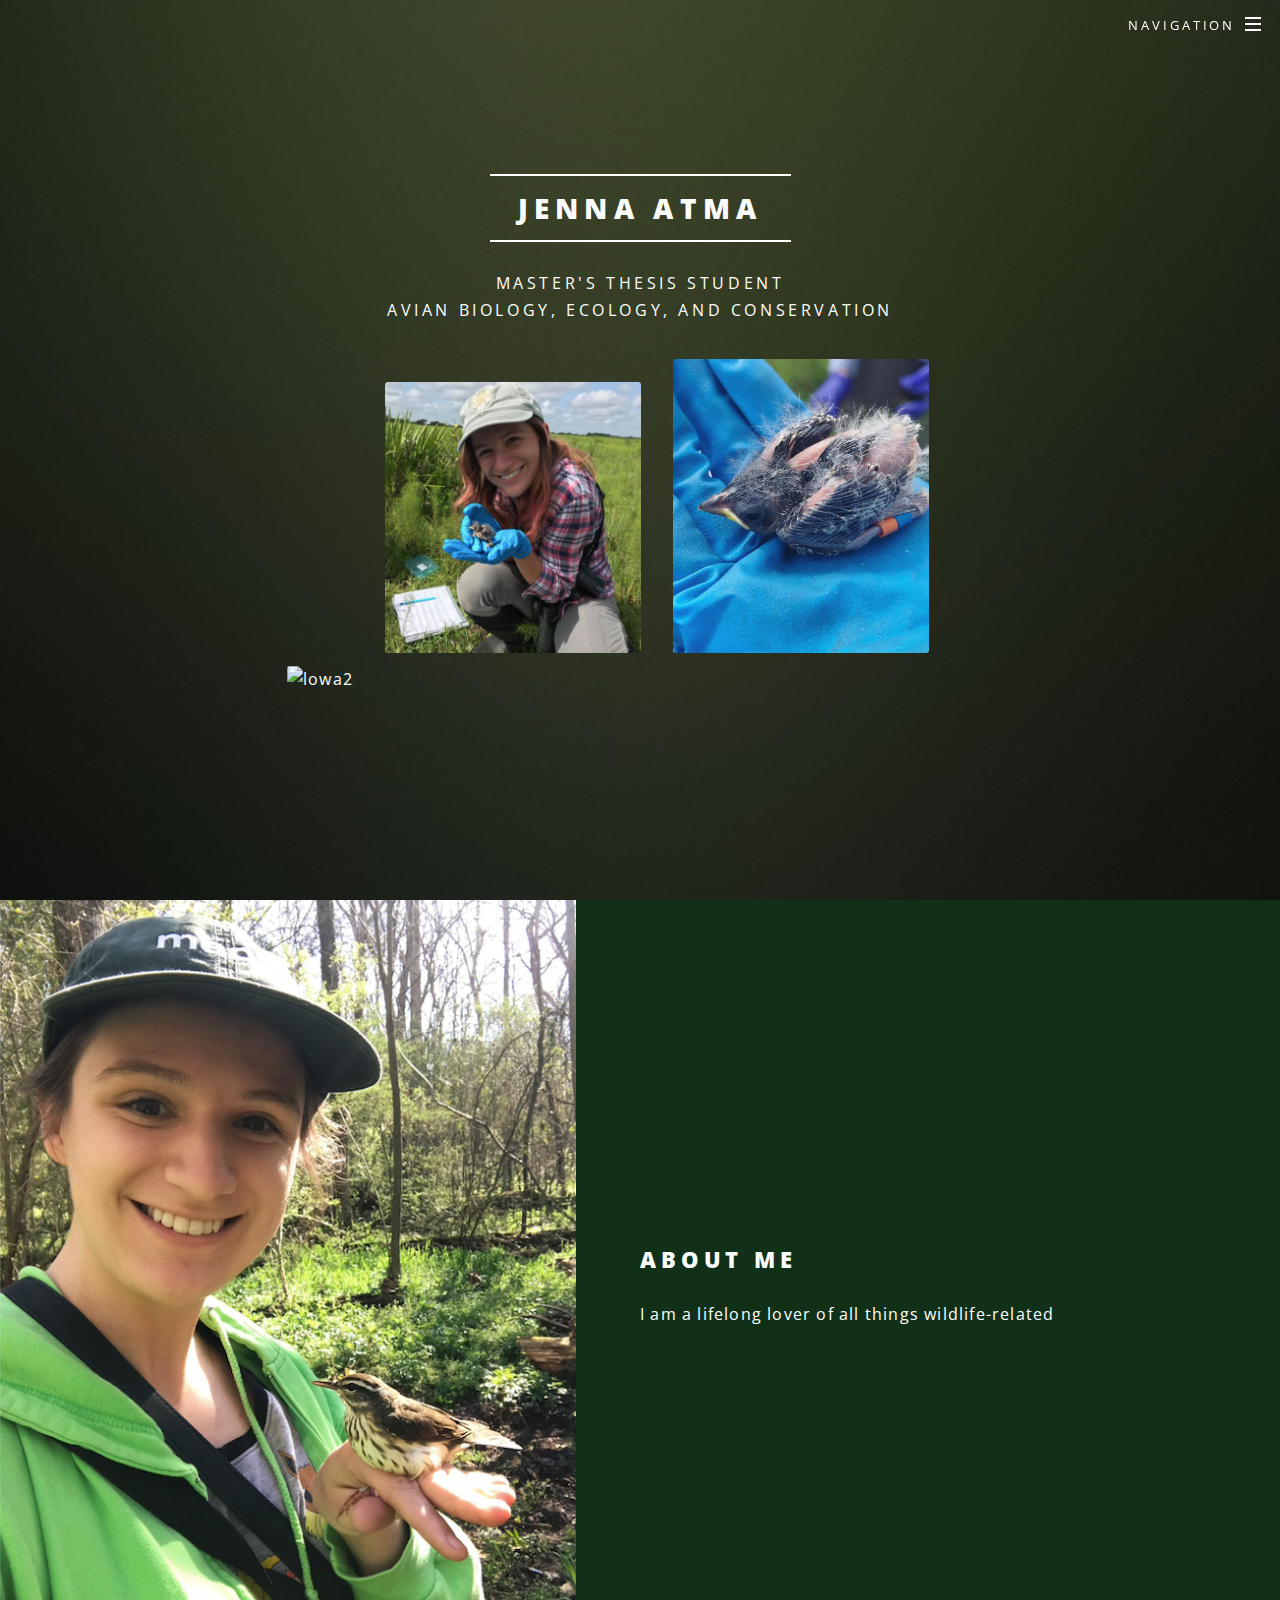
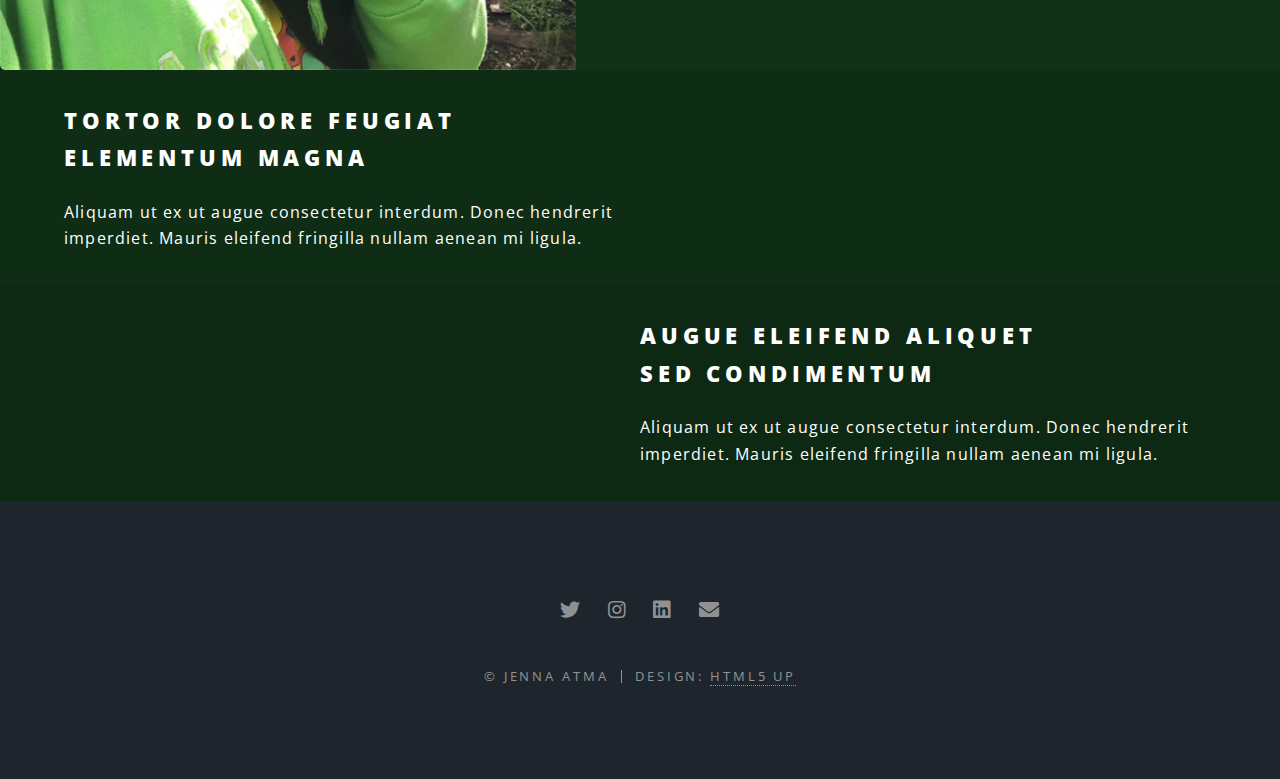
==== commit 126ea690: "3" ====
--- a/index.html
+++ b/index.html
@@ -7,7 +7,7 @@
 -->
 <html>
 	<head>
-		<title>Spectral by HTML5 UP</title>
+		<title>Jenna Atma</title>
 		<meta charset="utf-8" />
 		<meta name="viewport" content="width=device-width, initial-scale=1, user-scalable=no" />
 		<link rel="stylesheet" href="assets/css/main.css" />
@@ -27,10 +27,12 @@
 									<a href="#menu" class="menuToggle"><span>Navigation</span></a>
 									<div id="menu">
 										<ul>
-											<li><a href="index.html">About Me</a></li>
+											<li><a href="index.html">Home</a></li>
 											<li><a href="education.html">Education</a></li>
 											<li><a href="work.html">Work</a></li>
 											<li><a href="research.html">Research</a></li>
+											<li><a href="publications.html">Publications</a></li>
+											<li><a href="publications.html">eBird</a></li>
 											<li><a href="photography.html">Photography</a></li>
 											<li><a href="contact.html">Contact</a></li>
 										</ul>
@@ -47,7 +49,7 @@
 							<h2>Jenna Atma</h2>
 							<p>Master's Thesis Student<br />
 							Avian Biology, Ecology, and Conservation<br />
-							<center><div class="image center"><img src="images/lowa2.jpg" alt="" /></div><div class="image center"><img src="images/fgsp.png" alt="" /></div><div class="image center"><img src="images/fgsp.jpg" alt="" /></div><div class="image center"><img src="images/wtsp.jpg" alt="" /></div></center></a></p>
+							<center><div class="image center"><img src="https://live.staticflickr.com/65535/51699352957_fd7bd33d92.jpg" width="375" alt="lowa2"></a><script async src="//embedr.flickr.com/assets/client-code.js" charset="utf-8"></script></div><div class="image center"><img src="images/fgsp.png" alt="" /></div><div class="image center"><img src="images/fgsp.jpg" alt="" /></div><div class="image center"><img src="images/wtsp.jpg" alt="" /></div></center></a></p>
 					</section>
 
 				<!-- Two -->
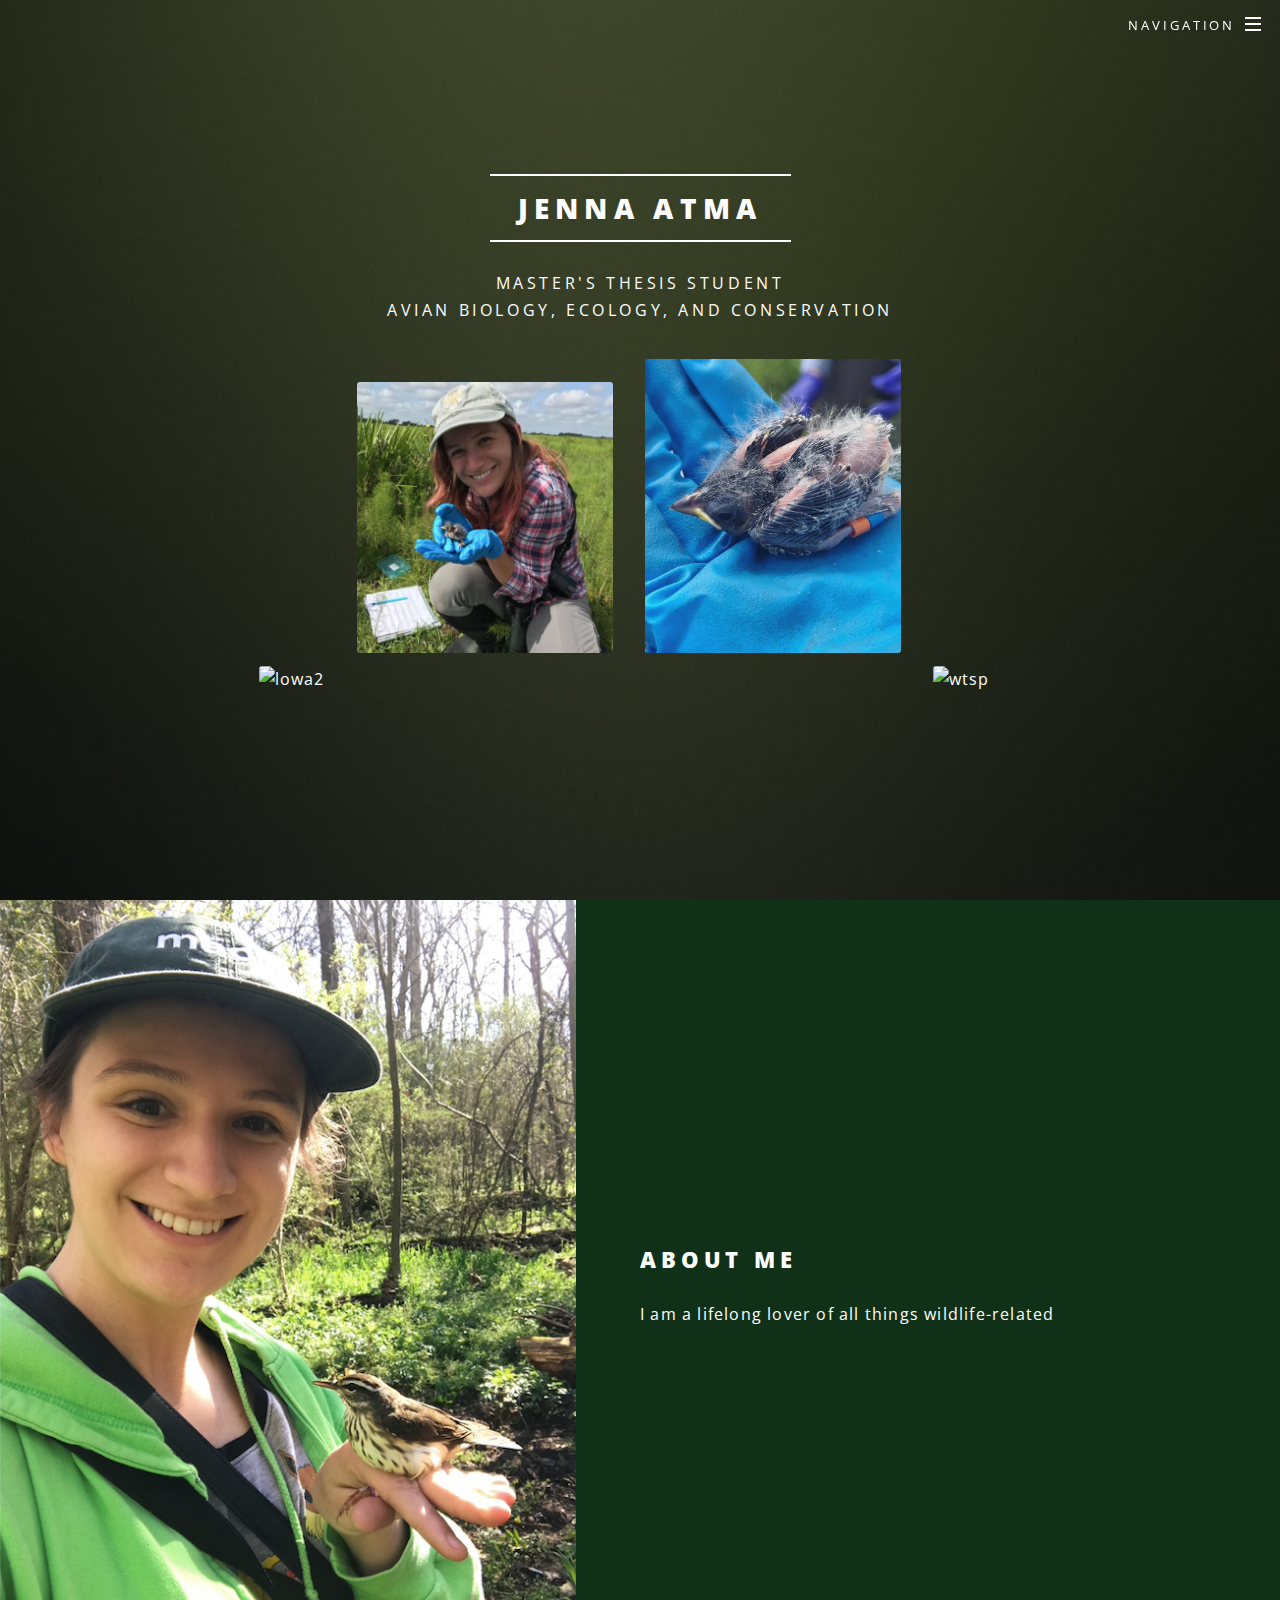
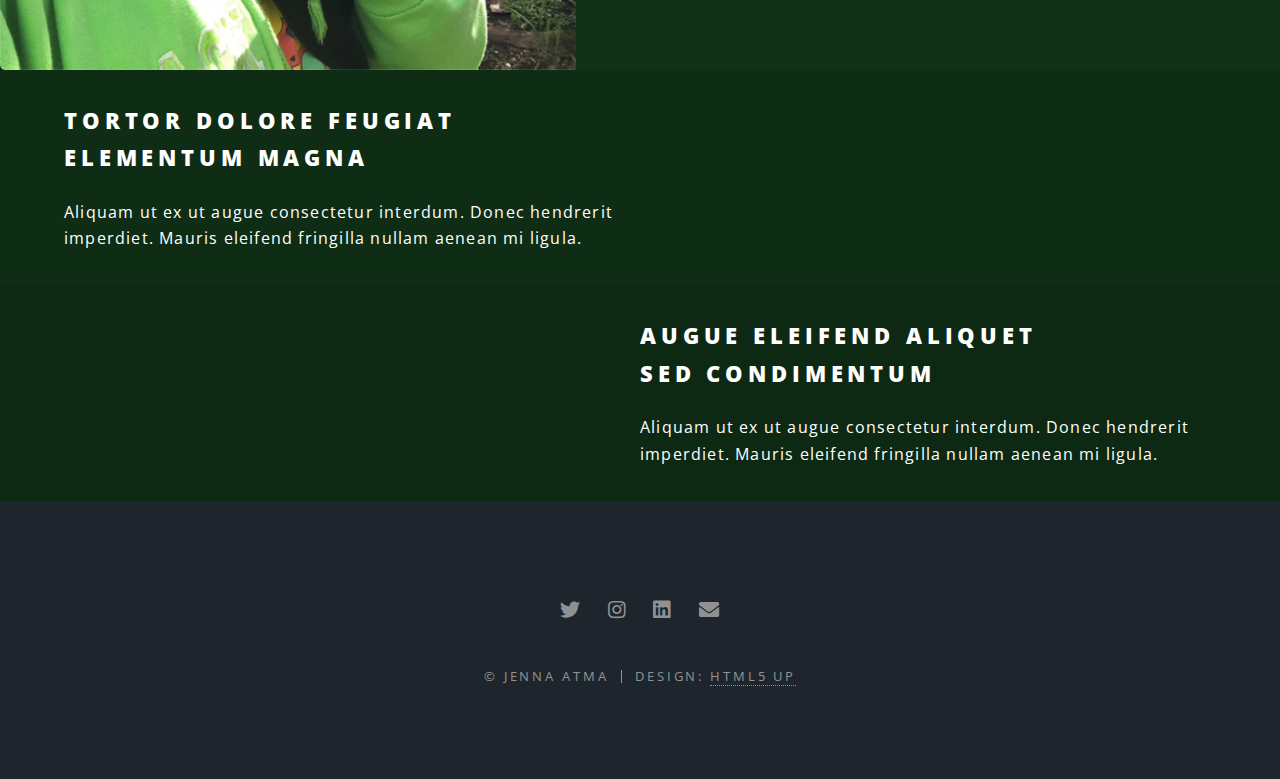
==== commit f373393c: "4" ====
--- a/index.html
+++ b/index.html
@@ -49,7 +49,7 @@
 							<h2>Jenna Atma</h2>
 							<p>Master's Thesis Student<br />
 							Avian Biology, Ecology, and Conservation<br />
-							<center><div class="image center"><img src="https://live.staticflickr.com/65535/51699352957_fd7bd33d92.jpg" width="375" alt="lowa2"></a><script async src="//embedr.flickr.com/assets/client-code.js" charset="utf-8"></script></div><div class="image center"><img src="images/fgsp.png" alt="" /></div><div class="image center"><img src="images/fgsp.jpg" alt="" /></div><div class="image center"><img src="images/wtsp.jpg" alt="" /></div></center></a></p>
+							<center><div class="image center"><img src="https://live.staticflickr.com/65535/51699352957_fd7bd33d92.jpg" width="375" alt="lowa2"></a><script async src="//embedr.flickr.com/assets/client-code.js" charset="utf-8"></script></div><div class="image center"><img src="images/fgsp.png" alt="" /></div><div class="image center"><img src="images/fgsp.jpg" alt="" /></div><div class="image center"><img src="https://live.staticflickr.com/65535/51701107865_39dd31b021.jpg" width="375" alt="wtsp"></a><script async src="//embedr.flickr.com/assets/client-code.js" charset="utf-8"></script></div></center></a></p>
 					</section>
 
 				<!-- Two -->
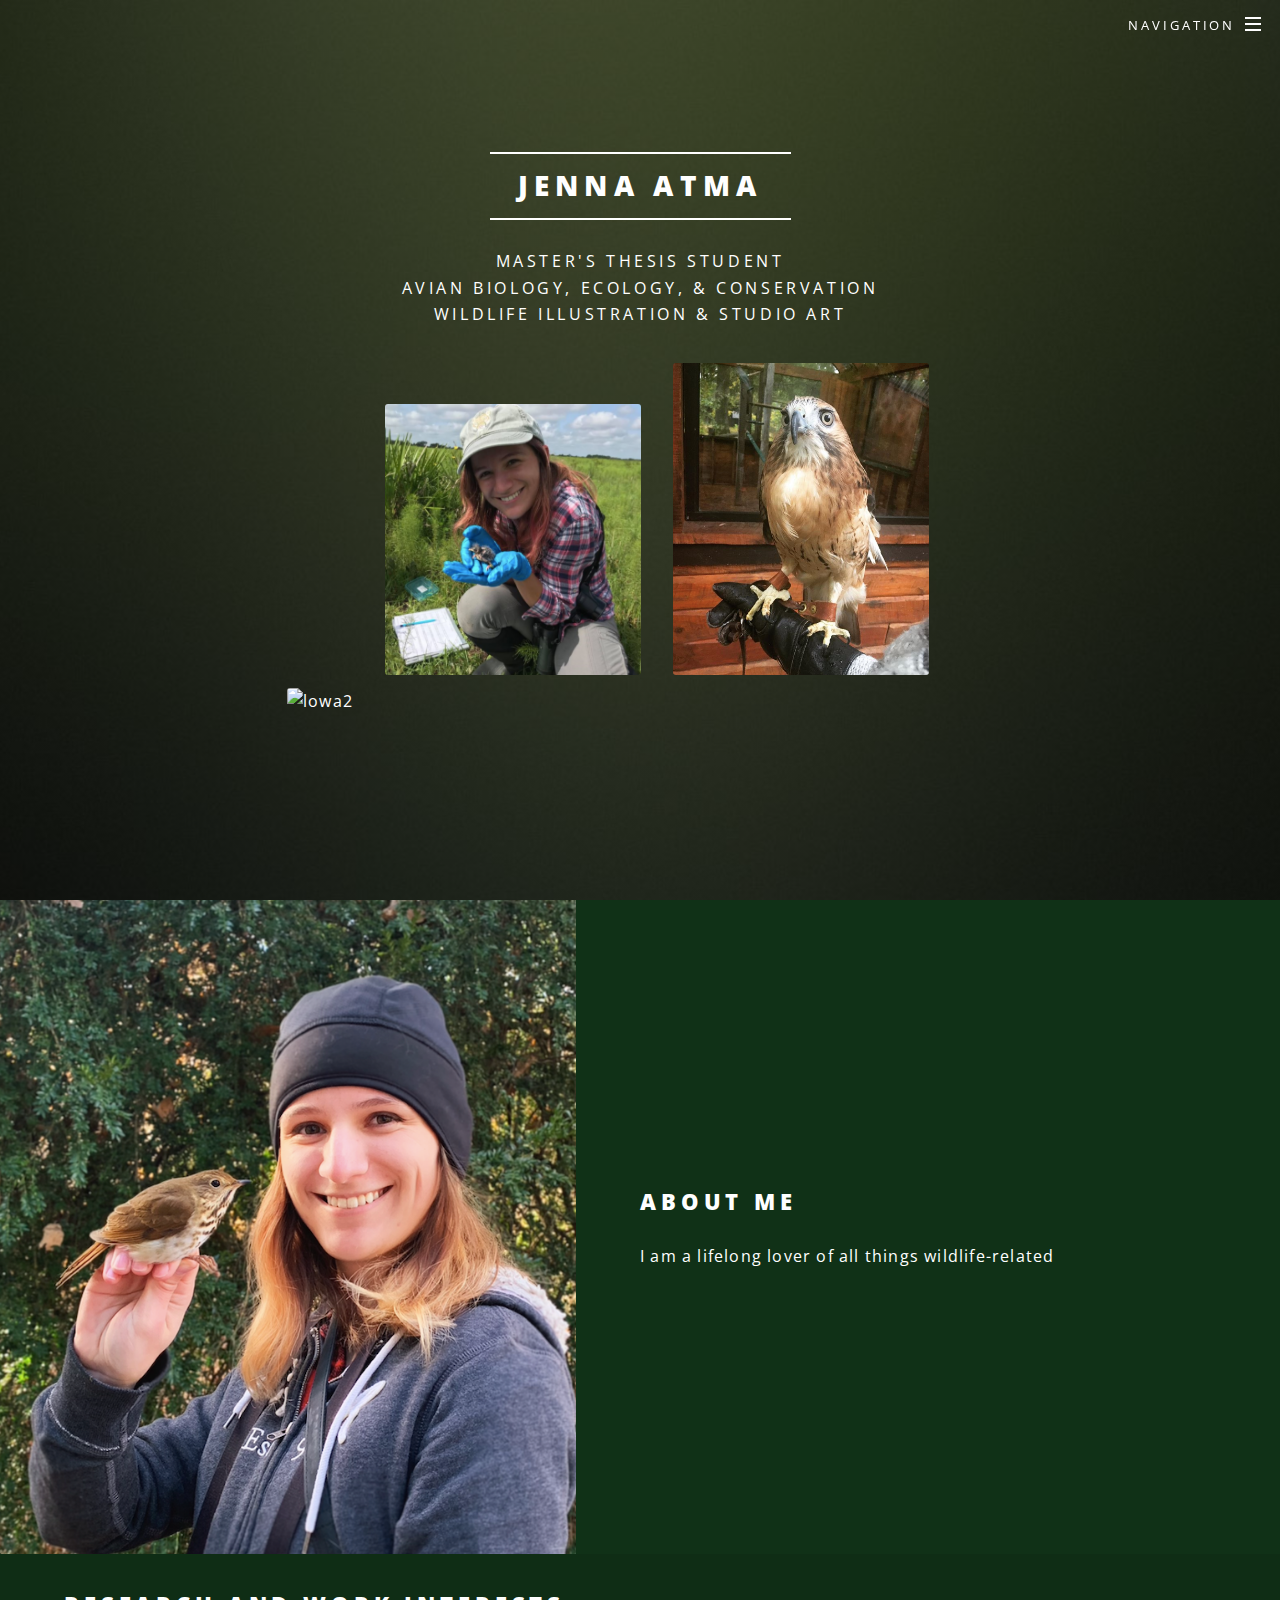
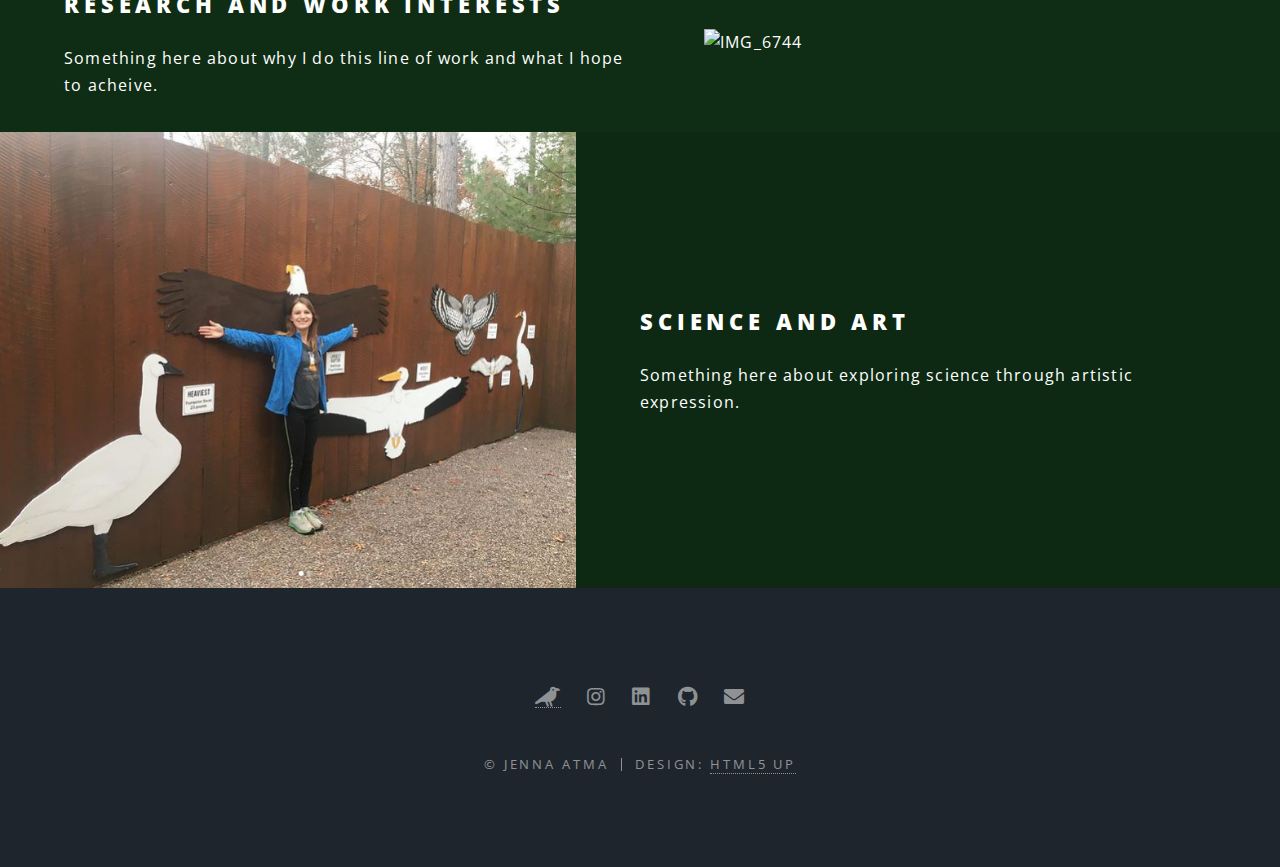
==== commit 8c876d46: "cleaning up" ====
--- a/index.html
+++ b/index.html
@@ -31,9 +31,8 @@
 											<li><a href="education.html">Education</a></li>
 											<li><a href="work.html">Work</a></li>
 											<li><a href="research.html">Research</a></li>
-											<li><a href="publications.html">Publications</a></li>
-											<li><a href="publications.html">eBird</a></li>
 											<li><a href="photography.html">Photography</a></li>
+							       	<li><a href="https://tigereyeartstudio.weebly.com/">Art & Illustration</a></li>
 											<li><a href="contact.html">Contact</a></li>
 										</ul>
 									</div>
@@ -48,40 +47,40 @@
 						  <br />
 							<h2>Jenna Atma</h2>
 							<p>Master's Thesis Student<br />
-							Avian Biology, Ecology, and Conservation<br />
-							<center><div class="image center"><img src="https://live.staticflickr.com/65535/51699352957_fd7bd33d92.jpg" width="375" alt="lowa2"></a><script async src="//embedr.flickr.com/assets/client-code.js" charset="utf-8"></script></div><div class="image center"><img src="images/fgsp.png" alt="" /></div><div class="image center"><img src="images/fgsp.jpg" alt="" /></div><div class="image center"><img src="https://live.staticflickr.com/65535/51701107865_39dd31b021.jpg" width="375" alt="wtsp"></a><script async src="//embedr.flickr.com/assets/client-code.js" charset="utf-8"></script></div></center></a></p>
+							Avian Biology, Ecology, & Conservation<br />
+							Wildlife Illustration & Studio Art<br />
+							<center><div class="image center"><img src="https://live.staticflickr.com/65535/51699352957_fd7bd33d92.jpg" width="375" alt="lowa2"></a><script async src="//embedr.flickr.com/assets/client-code.js" charset="utf-8"></script></div><div class="image center"><img src="images/fgsp.png" alt="" /></div><div class="image center"><img src="images/tommi.png" alt="" /></div><div class="image center"><img src="images/crane.jpg" alt="" /></div></center></a></p>
 					</section>
 
 				<!-- Two -->
 					<section id="two" class="wrapper alt style2">
 						<section class="spotlight">
-							<div class="image"><img src="images/selfie.png" alt="" /></div><div class="content">
+							<div class="image"><img src="images/thrush.png" alt="" /></div><div class="content">
 								<h2>About Me</h2>
 								<p>I am a lifelong lover of all things wildlife-related</p>
 							</div>
 						</section>
 						<section class="spotlight">
-							<div class="image"><img src="images/pic02.jpg" alt="" /></div><div class="content">
-								<h2>Tortor dolore feugiat<br />
-								elementum magna</h2>
-								<p>Aliquam ut ex ut augue consectetur interdum. Donec hendrerit imperdiet. Mauris eleifend fringilla nullam aenean mi ligula.</p>
+							<div class="image"><img src="https://live.staticflickr.com/65535/51701453223_66910f2b3a_z.jpg" width="300" alt="IMG_6744"></a><script async src="//embedr.flickr.com/assets/client-code.js" charset="utf-8"></script></div><div class="content">
+								<h2>Research and Work Interests</h2>
+								<p>Something here about why I do this line of work and what I hope to acheive.</p>
 							</div>
 						</section>
 						<section class="spotlight">
-							<div class="image"><img src="images/pic03.jpg" alt="" /></div><div class="content">
-								<h2>Augue eleifend aliquet<br />
-								sed condimentum</h2>
-								<p>Aliquam ut ex ut augue consectetur interdum. Donec hendrerit imperdiet. Mauris eleifend fringilla nullam aenean mi ligula.</p>
+							<div class="image"><img src="images/board.png" alt="" /></div><div class="content">
+								<h2>Science and Art</h2>
+								<p>Something here about exploring science through artistic expression.</p>
 							</div>
 						</section>
 					</section>
 				<!-- Footer -->
 					<footer id="footer">
 						<ul class="icons">
-							<li><a href="https://mobile.twitter.com/jatmasphere" class="icon brands fa-twitter"><span class="label">Twitter</span></a></li>
+							<li><a href="https://ebird.org/profile/MTE3NzY3OQ/world" class="fas fa-crow"></a></li>
 							<li><a href="https://www.instagram.com/birds_in_hand/" class="icon brands fa-instagram"><span class="label">Instagram</span></a></li>
 							<li><a href="https://www.linkedin.com/in/jenna-atma-a93178113/" class="icon brands fa-linkedin"><span class="label">LinkedIn</span></a></li>
-							<li><a href="#" class="icon solid fa-envelope"><span class="label">Email</span></a></li>
+							<li><a href="https://github.com/jatmasphere/" class="icon brands fa-github"><span class="label">GitHub</span></a></li>
+							<li><a href="contact.html" class="icon solid fa-envelope"><span class="label">Email</span></a></li>
 						</ul>
 						<ul class="copyright">
 							<li>&copy; Jenna Atma</li><li>Design: <a href="http://html5up.net">HTML5 UP</a></li>
--- a/assets/css/main.css
+++ b/assets/css/main.css
@@ -2114,6 +2114,13 @@
 			margin: 0 2em 2em 0;
 			top: 0.25em;
 		}
+		
+				
+		.image.top {
+			float: center;
+			margin: 0 0 0 0;
+			top: 0.25em;
+		}
 
 		.image.right {
 			float: right;
@@ -2128,7 +2135,10 @@
 		.image.center {
 			max-width: 20%;
 		}
-			.image.left img, .image.center img, .image.right img {
+				.image.top {
+			max-width: 100%;
+		}
+			.image.left img, .image.center img, .image.right img, .image.top img {
 				width: 100%;
 			}
 
@@ -2496,7 +2506,7 @@
 		input[type="button"].primary,
 		button.primary,
 		.button.primary {
-			background-color: #ed4933;
+			background-color: #0ba90e;
 			box-shadow: none !important;
 			color: #ffffff !important;
 		}
@@ -2506,7 +2516,7 @@
 			input[type="button"].primary:hover,
 			button.primary:hover,
 			.button.primary:hover {
-				background-color: #ef5e4a !important;
+				background-color: #0ba90e !important;
 			}
 
 			input[type="submit"].primary:active,
@@ -2514,7 +2524,7 @@
 			input[type="button"].primary:active,
 			button.primary:active,
 			.button.primary:active {
-				background-color: #eb341c !important;
+				background-color: #0ba90e !important;
 			}
 
 		input[type="submit"].disabled, input[type="submit"]:disabled,
@@ -3283,7 +3293,7 @@
 			.wrapper.style5 button,
 			.wrapper.style5 .button {
 				box-shadow: inset 0 0 0 2px #dfdfdf;
-				color: #2E3842;
+				color: #0ba90e;
 			}
 
 				.wrapper.style5 input[type="submit"]:hover,
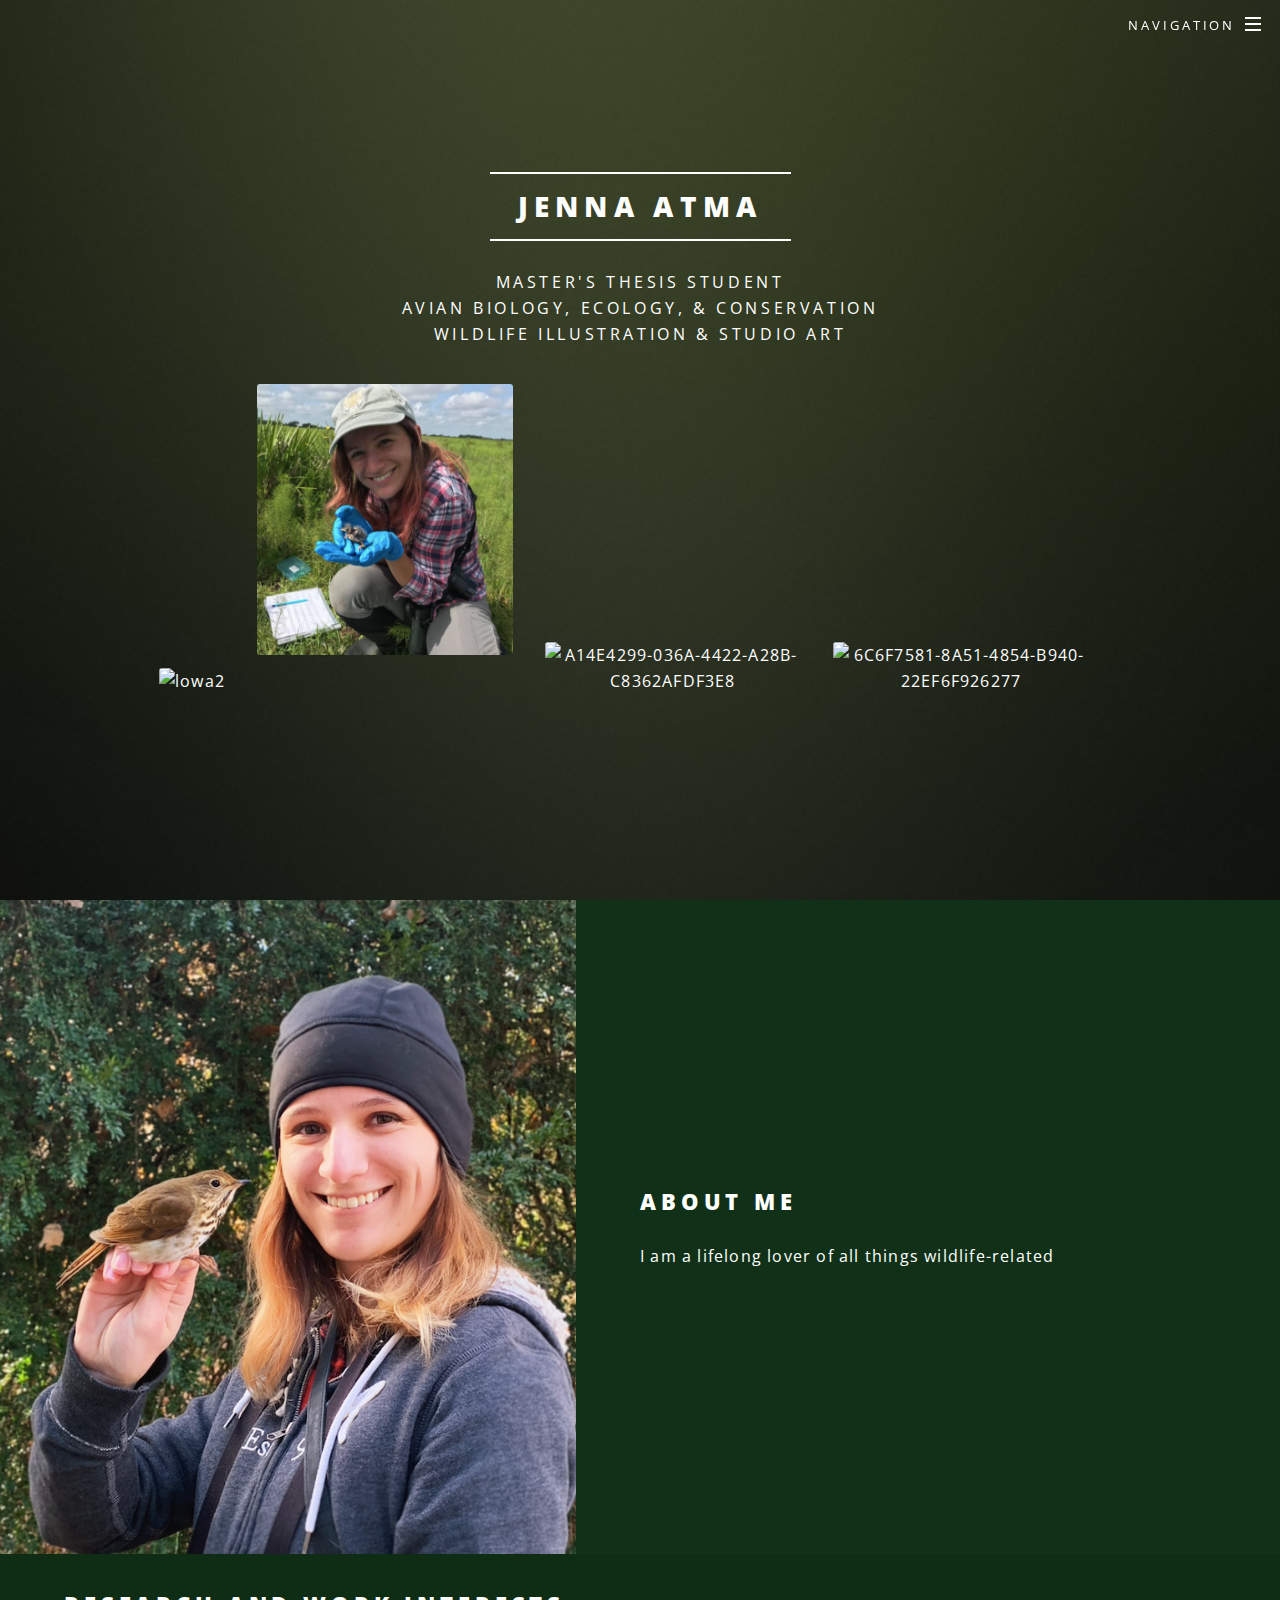
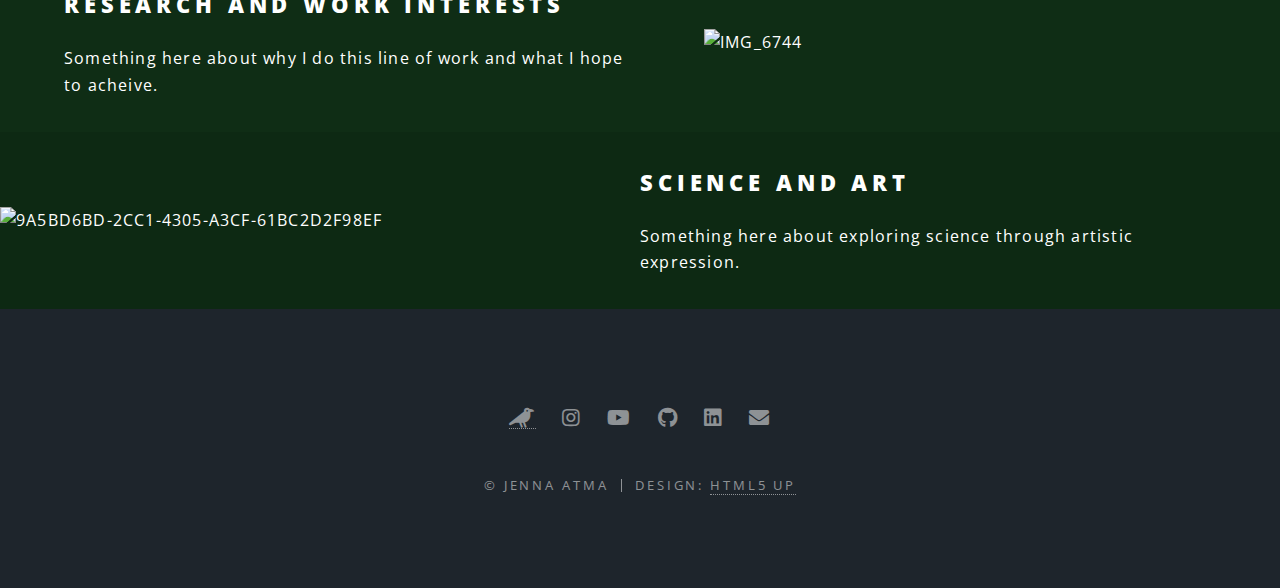
==== commit df9f0a5c: "index update" ====
--- a/index.html
+++ b/index.html
@@ -49,7 +49,7 @@
 							<p>Master's Thesis Student<br />
 							Avian Biology, Ecology, & Conservation<br />
 							Wildlife Illustration & Studio Art<br />
-							<center><div class="image center"><img src="https://live.staticflickr.com/65535/51699352957_fd7bd33d92.jpg" width="375" alt="lowa2"></a><script async src="//embedr.flickr.com/assets/client-code.js" charset="utf-8"></script></div><div class="image center"><img src="images/fgsp.png" alt="" /></div><div class="image center"><img src="images/tommi.png" alt="" /></div><div class="image center"><img src="images/crane.jpg" alt="" /></div></center></a></p>
+							<center><div class="image center"><img src="https://live.staticflickr.com/65535/51699352957_fd7bd33d92.jpg" width="375" alt="lowa2"></a><script async src="//embedr.flickr.com/assets/client-code.js" charset="utf-8"></script></div><div class="image center"><img src="images/fgsp.png" alt="" /></div><div class="image center"><img src="https://live.staticflickr.com/65535/51718374564_2d8463dcee_z.jpg" width="490" alt="A14E4299-036A-4422-A28B-C8362AFDF3E8"></a><script async src="//embedr.flickr.com/assets/client-code.js" charset="utf-8"></script></div><div class="image center"><img src="https://live.staticflickr.com/65535/51717971583_8a9bc4c68e_b.jpg" width="768" alt="6C6F7581-8A51-4854-B940-22EF6F926277"></a><script async src="//embedr.flickr.com/assets/client-code.js" charset="utf-8"></script></div></center></a></p>
 					</section>
 
 				<!-- Two -->
@@ -67,7 +67,7 @@
 							</div>
 						</section>
 						<section class="spotlight">
-							<div class="image"><img src="images/board.png" alt="" /></div><div class="content">
+							<div class="image"><img src="https://live.staticflickr.com/65535/51717716366_97ee0db111_o.png" width="706" alt="9A5BD6BD-2CC1-4305-A3CF-61BC2D2F98EF"></a><script async src="//embedr.flickr.com/assets/client-code.js" charset="utf-8"></script></div><div class="content">
 								<h2>Science and Art</h2>
 								<p>Something here about exploring science through artistic expression.</p>
 							</div>
@@ -78,8 +78,9 @@
 						<ul class="icons">
 							<li><a href="https://ebird.org/profile/MTE3NzY3OQ/world" class="fas fa-crow"></a></li>
 							<li><a href="https://www.instagram.com/birds_in_hand/" class="icon brands fa-instagram"><span class="label">Instagram</span></a></li>
+							<li><a href="https://www.youtube.com/playlist?list=PLBAL3YU4CWPzMROMxKEusWKFgCXz6n7D2" class="icon brands fa-youtube"><span class="label">YouTube</span></a></li>
+							<li><a href="https://github.com/jatmasphere/" class="icon brands fa-github"><span class="label">GitHub</span></a></li>
 							<li><a href="https://www.linkedin.com/in/jenna-atma-a93178113/" class="icon brands fa-linkedin"><span class="label">LinkedIn</span></a></li>
-							<li><a href="https://github.com/jatmasphere/" class="icon brands fa-github"><span class="label">GitHub</span></a></li>
 							<li><a href="contact.html" class="icon solid fa-envelope"><span class="label">Email</span></a></li>
 						</ul>
 						<ul class="copyright">
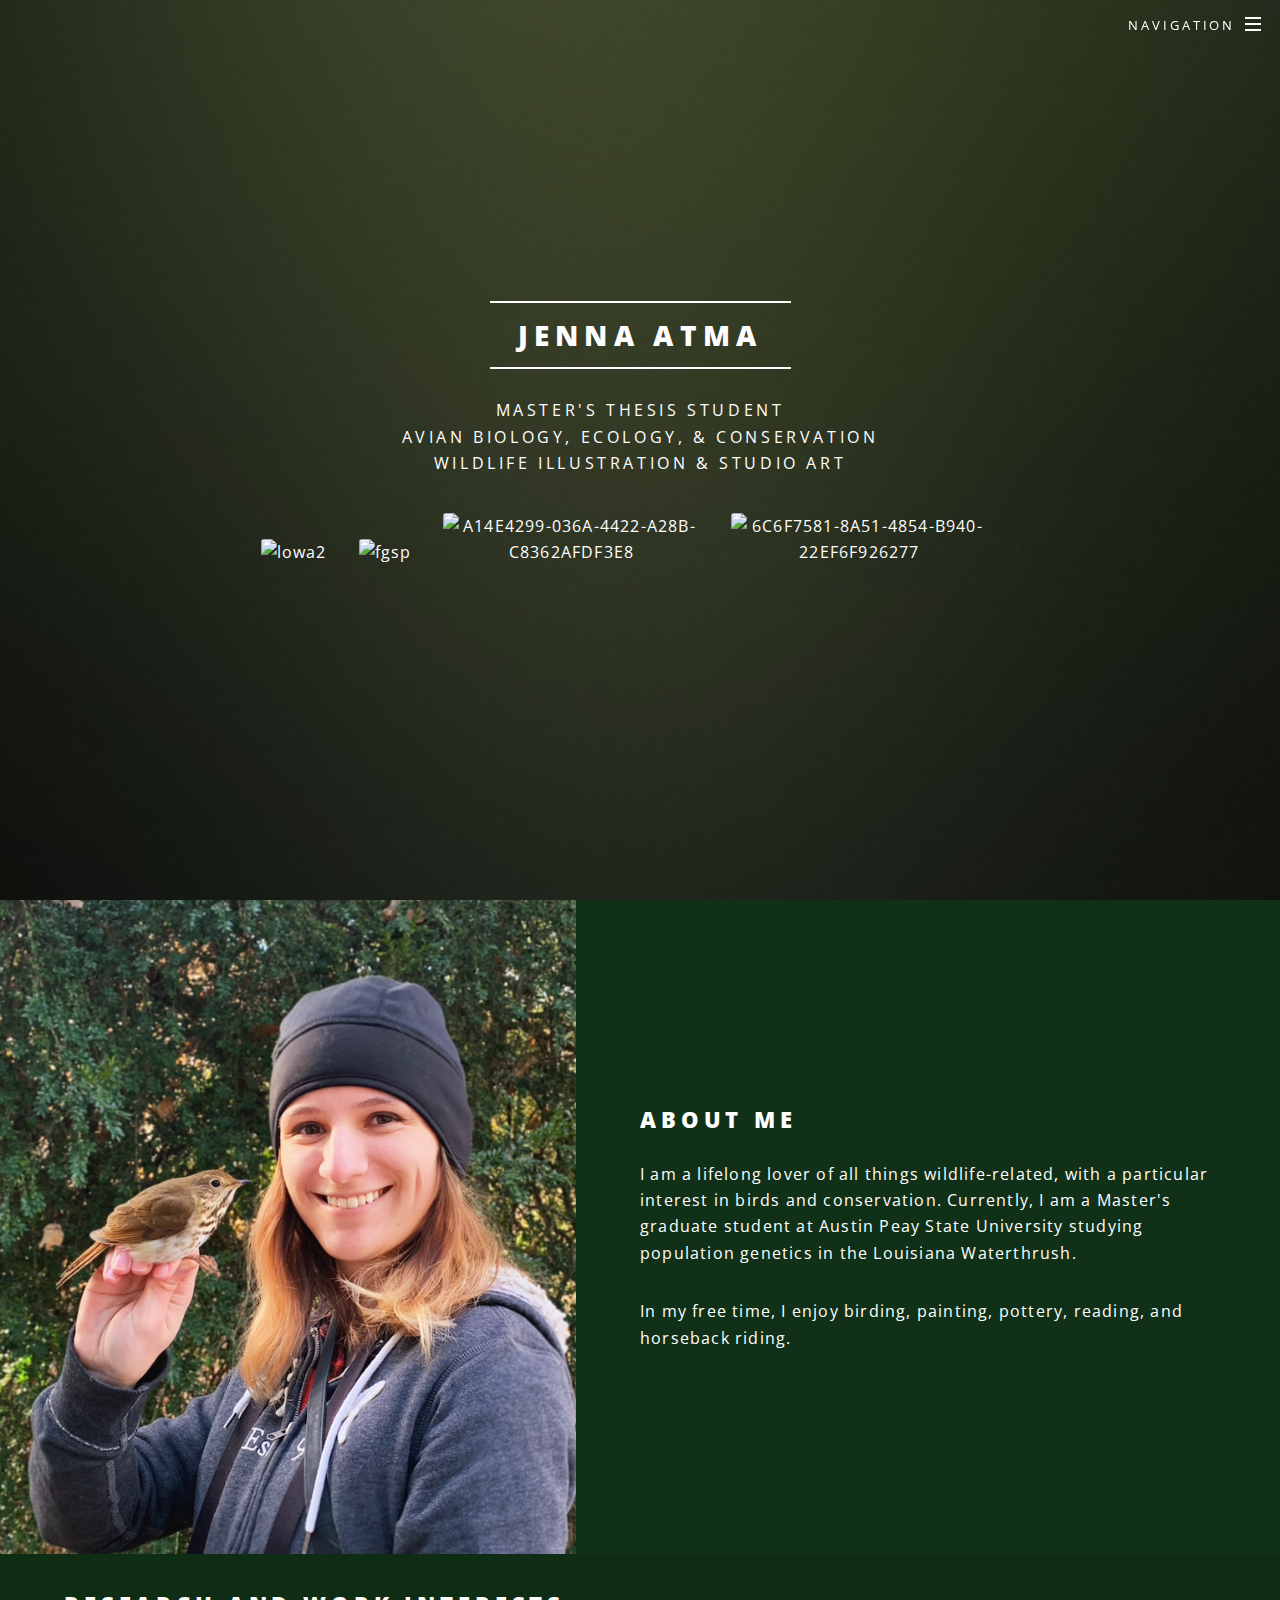
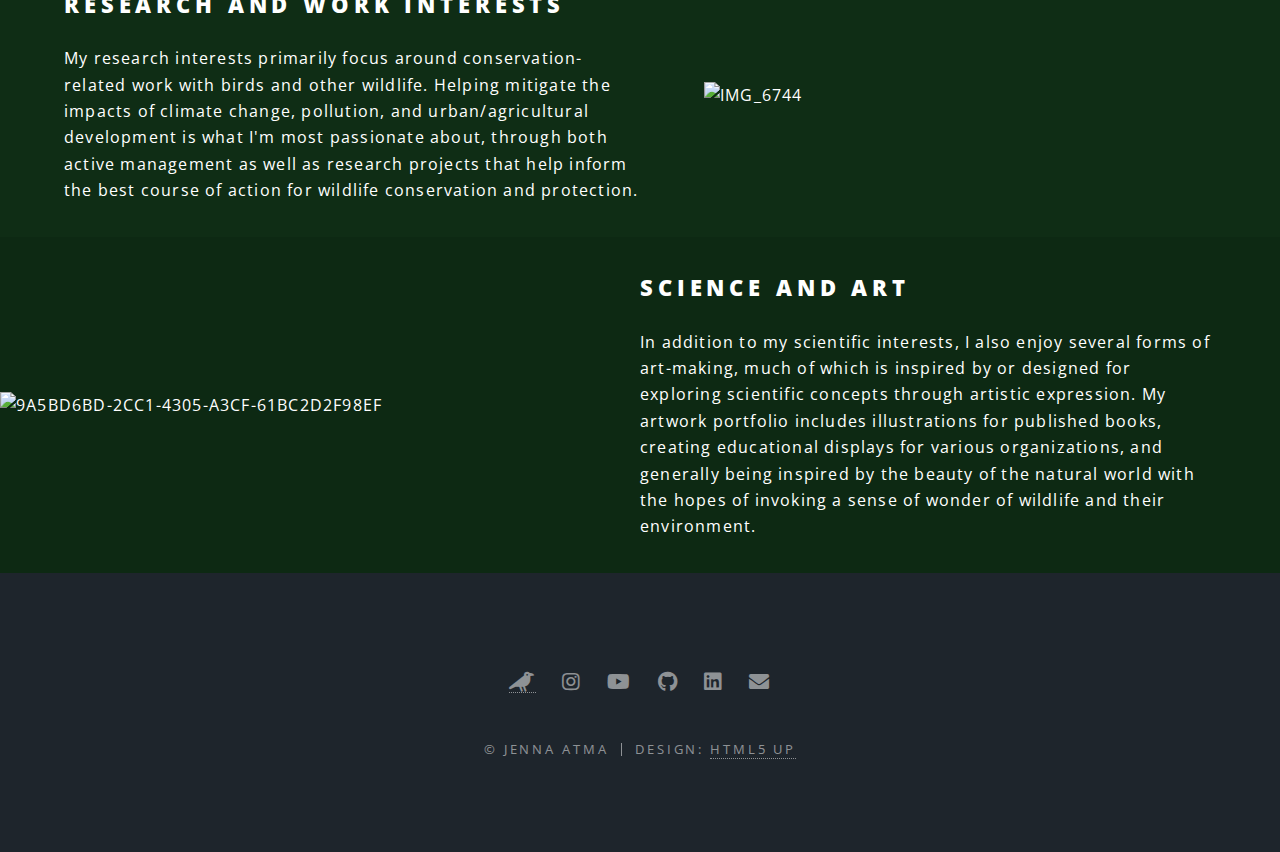
==== commit 85f1cc17: "first draft" ====
--- a/index.html
+++ b/index.html
@@ -49,7 +49,7 @@
 							<p>Master's Thesis Student<br />
 							Avian Biology, Ecology, & Conservation<br />
 							Wildlife Illustration & Studio Art<br />
-							<center><div class="image center"><img src="https://live.staticflickr.com/65535/51699352957_fd7bd33d92.jpg" width="375" alt="lowa2"></a><script async src="//embedr.flickr.com/assets/client-code.js" charset="utf-8"></script></div><div class="image center"><img src="images/fgsp.png" alt="" /></div><div class="image center"><img src="https://live.staticflickr.com/65535/51718374564_2d8463dcee_z.jpg" width="490" alt="A14E4299-036A-4422-A28B-C8362AFDF3E8"></a><script async src="//embedr.flickr.com/assets/client-code.js" charset="utf-8"></script></div><div class="image center"><img src="https://live.staticflickr.com/65535/51717971583_8a9bc4c68e_b.jpg" width="768" alt="6C6F7581-8A51-4854-B940-22EF6F926277"></a><script async src="//embedr.flickr.com/assets/client-code.js" charset="utf-8"></script></div></center></a></p>
+							<center><div class="image center"><img src="https://live.staticflickr.com/65535/51699352957_fd7bd33d92.jpg" width="375" alt="lowa2"></a><script async src="//embedr.flickr.com/assets/client-code.js" charset="utf-8"></script></div><div class="image center"><img src="https://live.staticflickr.com/65535/51700895194_d552969bd7.jpg" width="472" alt="fgsp"></a><script async src="//embedr.flickr.com/assets/client-code.js" charset="utf-8"></script></div><div class="image center"><img src="https://live.staticflickr.com/65535/51718374564_2d8463dcee_z.jpg" width="490" alt="A14E4299-036A-4422-A28B-C8362AFDF3E8"></a><script async src="//embedr.flickr.com/assets/client-code.js" charset="utf-8"></script></div><div class="image center"><img src="https://live.staticflickr.com/65535/51717971583_8a9bc4c68e_b.jpg" width="768" alt="6C6F7581-8A51-4854-B940-22EF6F926277"></a><script async src="//embedr.flickr.com/assets/client-code.js" charset="utf-8"></script></div></center></a></p>
 					</section>
 
 				<!-- Two -->
@@ -57,19 +57,19 @@
 						<section class="spotlight">
 							<div class="image"><img src="images/thrush.png" alt="" /></div><div class="content">
 								<h2>About Me</h2>
-								<p>I am a lifelong lover of all things wildlife-related</p>
+								<p>I am a lifelong lover of all things wildlife-related, with a particular interest in birds and conservation. Currently, I am a Master's graduate student at Austin Peay State University studying population genetics in the Louisiana Waterthrush. </p><p>In my free time, I enjoy birding, painting, pottery, reading, and horseback riding.</p>
 							</div>
 						</section>
 						<section class="spotlight">
 							<div class="image"><img src="https://live.staticflickr.com/65535/51701453223_66910f2b3a_z.jpg" width="300" alt="IMG_6744"></a><script async src="//embedr.flickr.com/assets/client-code.js" charset="utf-8"></script></div><div class="content">
 								<h2>Research and Work Interests</h2>
-								<p>Something here about why I do this line of work and what I hope to acheive.</p>
+								<p>My research interests primarily focus around conservation-related work with birds and other wildlife. Helping mitigate the impacts of climate change, pollution, and urban/agricultural development is what I'm most passionate about, through both active management as well as research projects that help inform the best course of action for wildlife conservation and protection.</p>
 							</div>
 						</section>
 						<section class="spotlight">
 							<div class="image"><img src="https://live.staticflickr.com/65535/51717716366_97ee0db111_o.png" width="706" alt="9A5BD6BD-2CC1-4305-A3CF-61BC2D2F98EF"></a><script async src="//embedr.flickr.com/assets/client-code.js" charset="utf-8"></script></div><div class="content">
 								<h2>Science and Art</h2>
-								<p>Something here about exploring science through artistic expression.</p>
+								<p>In addition to my scientific interests, I also enjoy several forms of art-making, much of which is inspired by or designed for exploring scientific concepts through artistic expression. My artwork portfolio includes illustrations for published books, creating educational displays for various organizations, and generally being inspired by the beauty of the natural world with the hopes of invoking a sense of wonder of wildlife and their environment.</p>
 							</div>
 						</section>
 					</section>
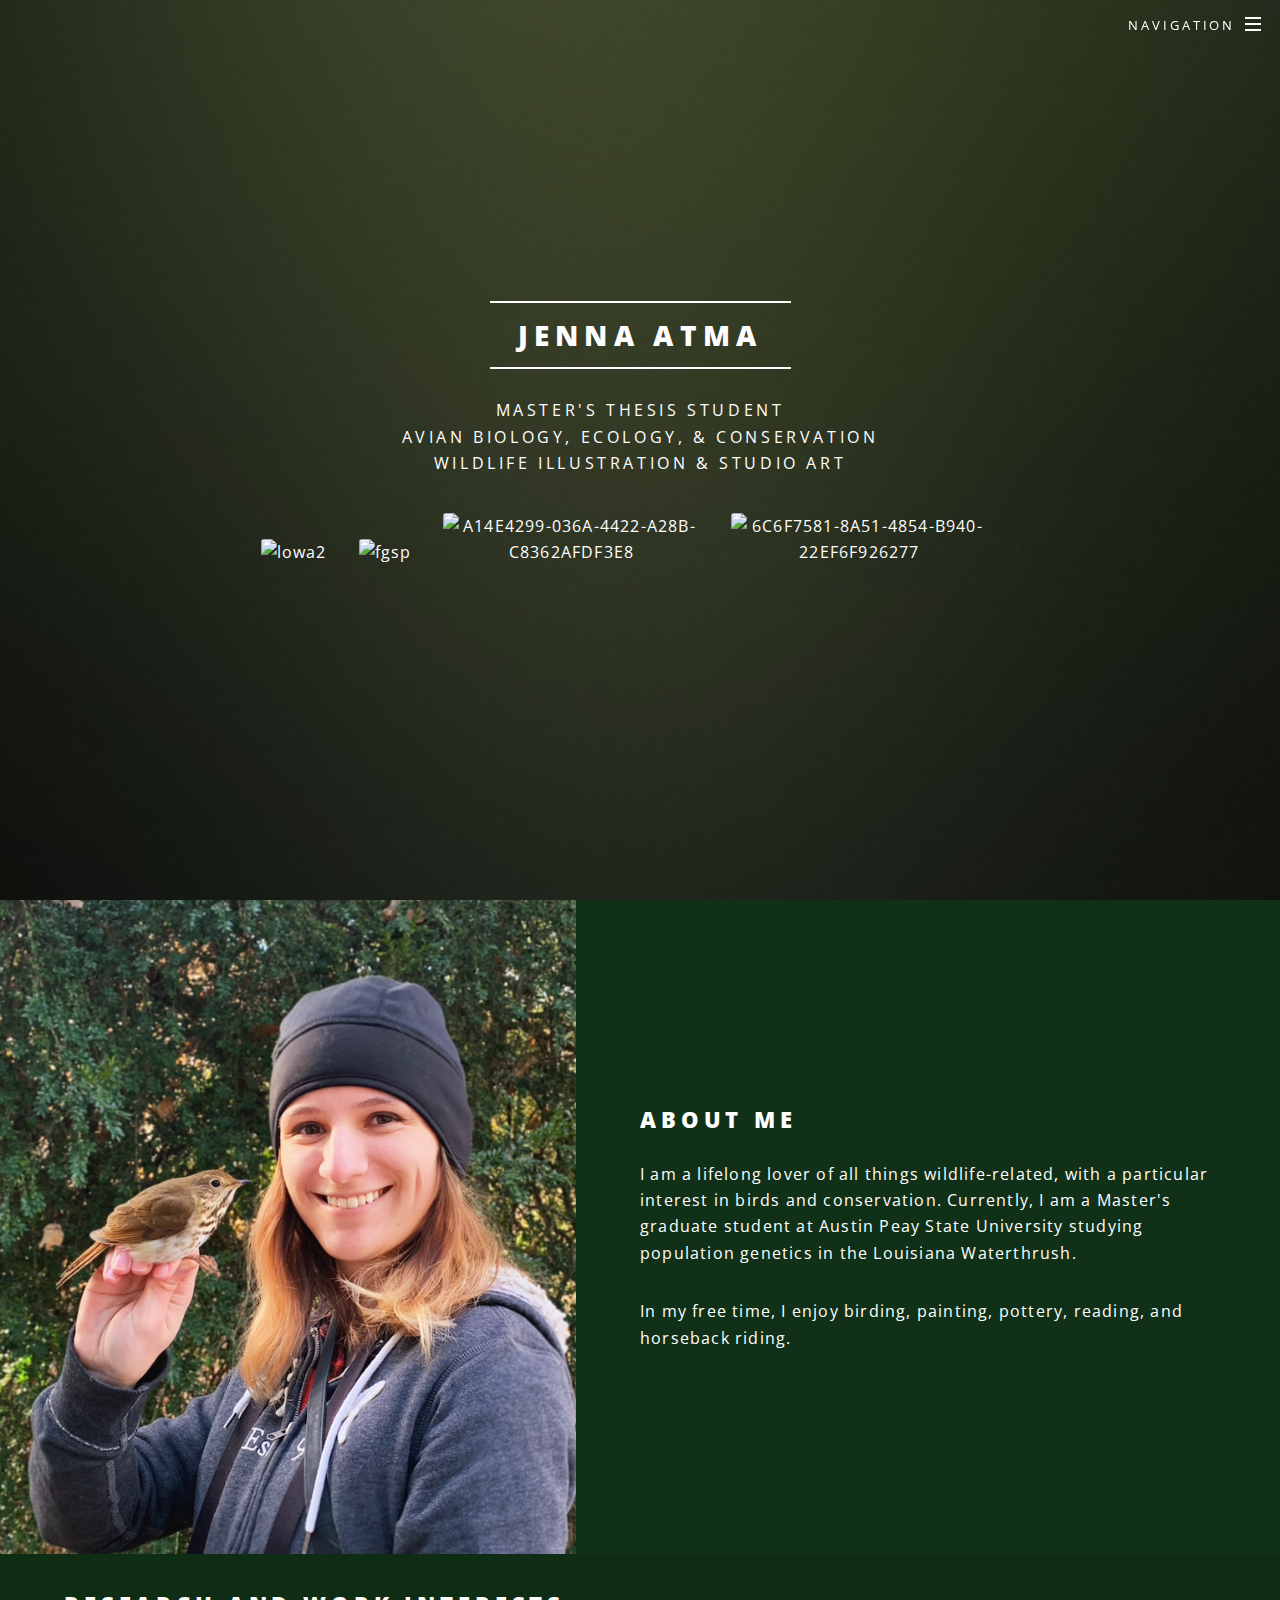
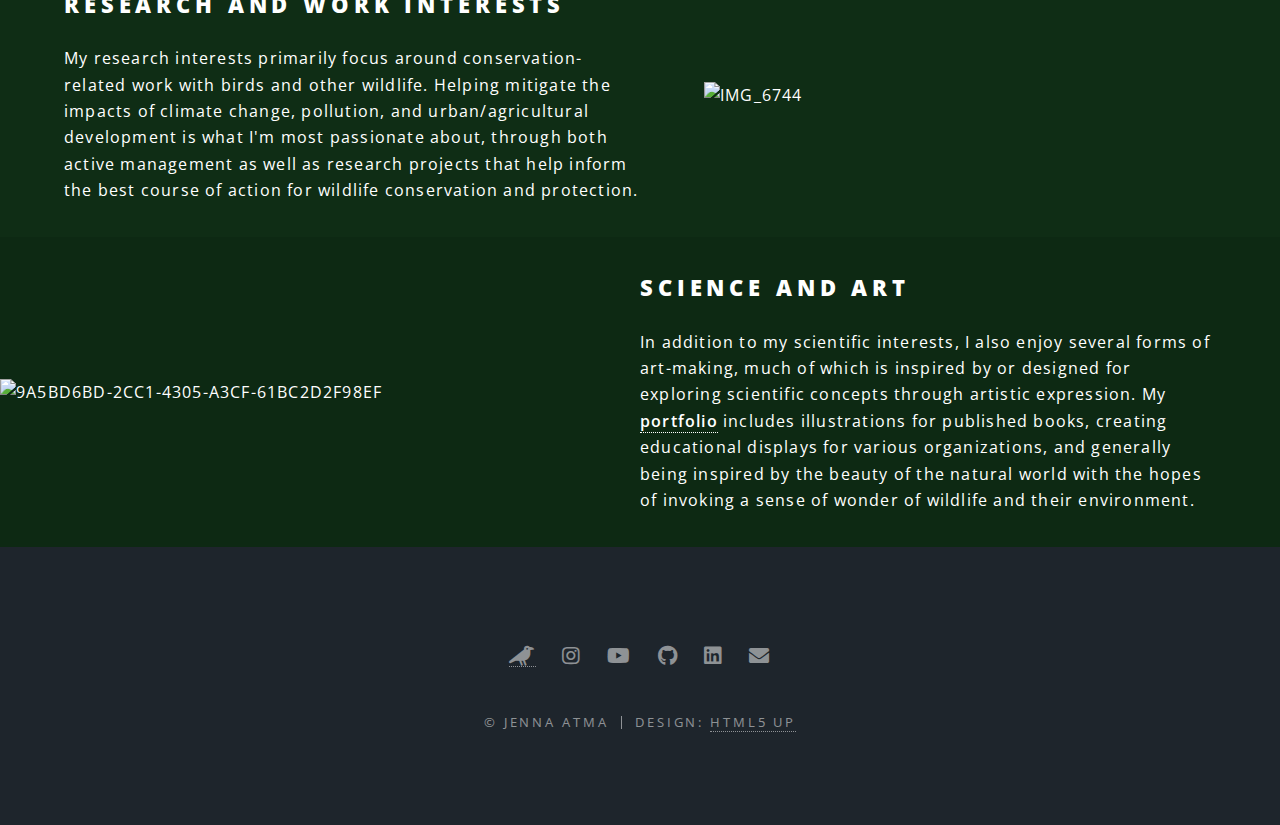
==== commit 3a88a68b: "second draft" ====
--- a/index.html
+++ b/index.html
@@ -69,7 +69,7 @@
 						<section class="spotlight">
 							<div class="image"><img src="https://live.staticflickr.com/65535/51717716366_97ee0db111_o.png" width="706" alt="9A5BD6BD-2CC1-4305-A3CF-61BC2D2F98EF"></a><script async src="//embedr.flickr.com/assets/client-code.js" charset="utf-8"></script></div><div class="content">
 								<h2>Science and Art</h2>
-								<p>In addition to my scientific interests, I also enjoy several forms of art-making, much of which is inspired by or designed for exploring scientific concepts through artistic expression. My artwork portfolio includes illustrations for published books, creating educational displays for various organizations, and generally being inspired by the beauty of the natural world with the hopes of invoking a sense of wonder of wildlife and their environment.</p>
+								<p>In addition to my scientific interests, I also enjoy several forms of art-making, much of which is inspired by or designed for exploring scientific concepts through artistic expression. My <b><a href="https://tigereyeartstudio.weebly.com/">portfolio</a></b> includes illustrations for published books, creating educational displays for various organizations, and generally being inspired by the beauty of the natural world with the hopes of invoking a sense of wonder of wildlife and their environment.</p>
 							</div>
 						</section>
 					</section>
